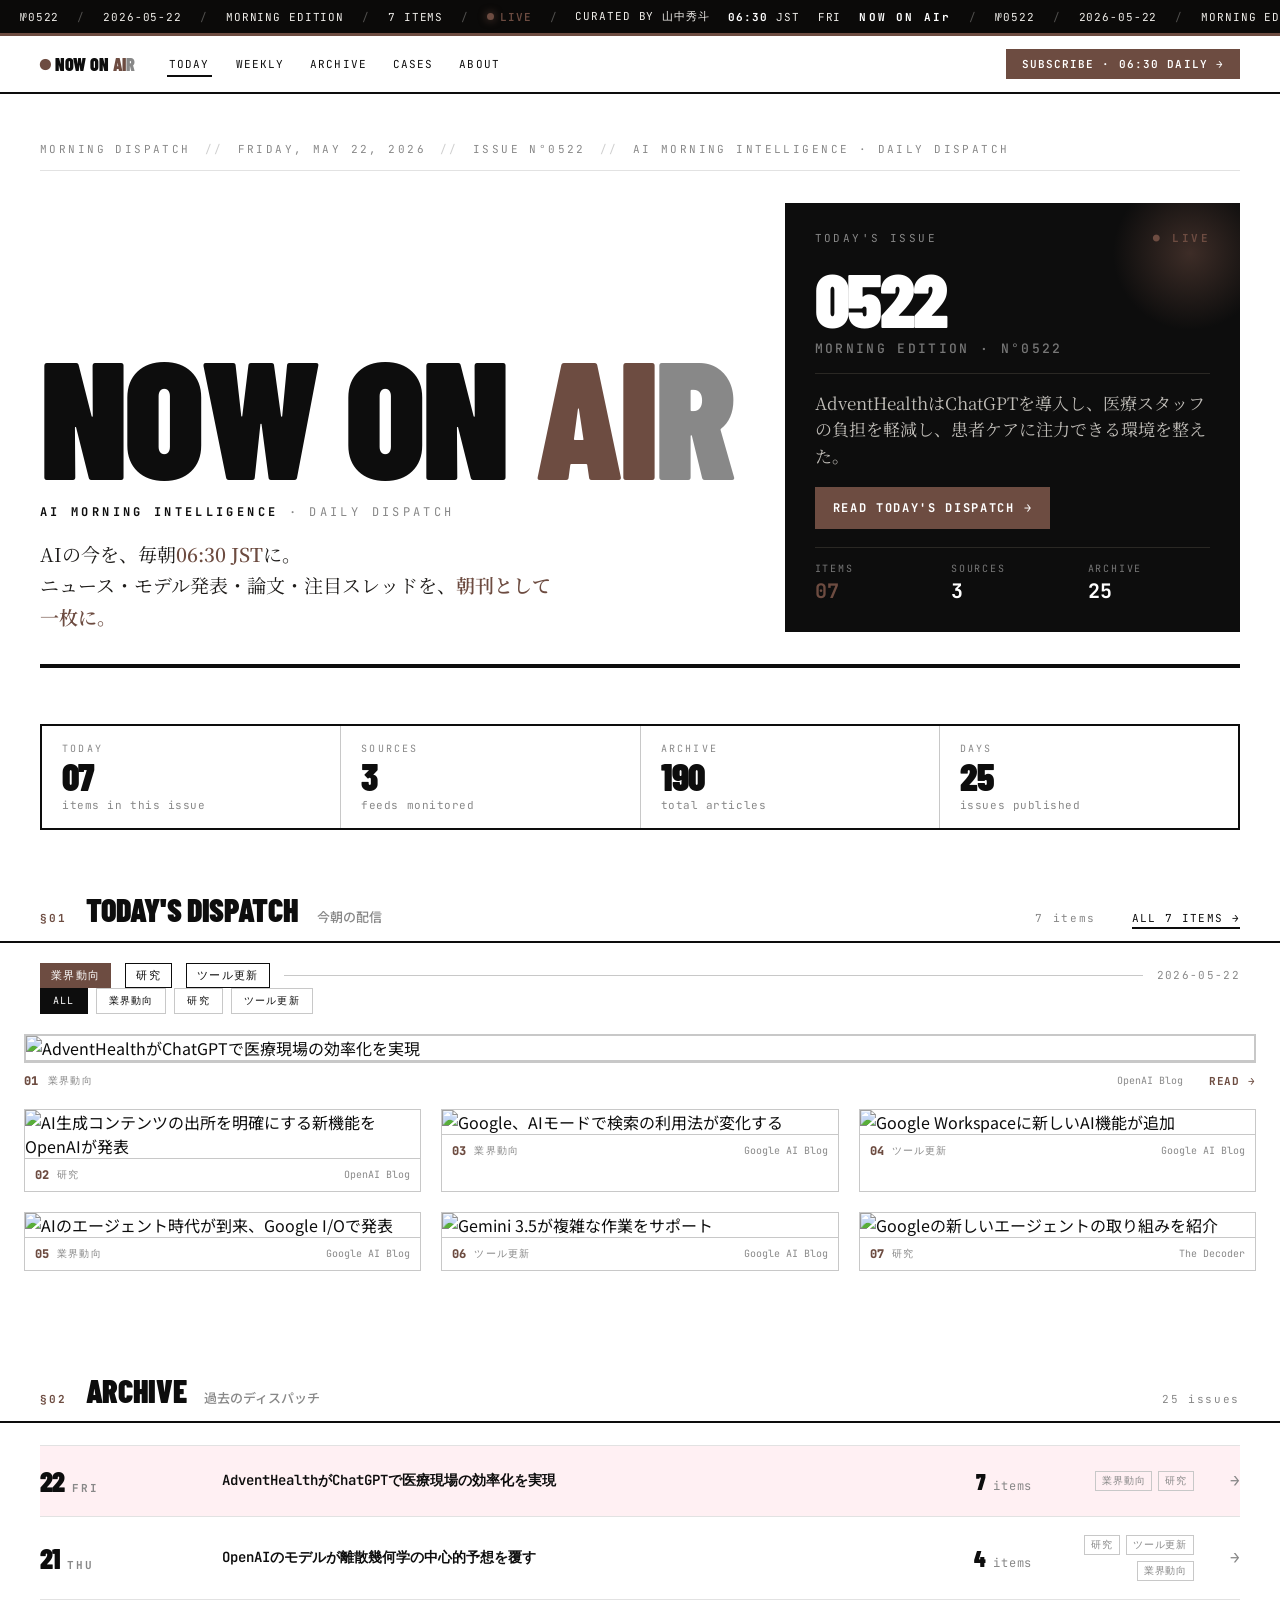
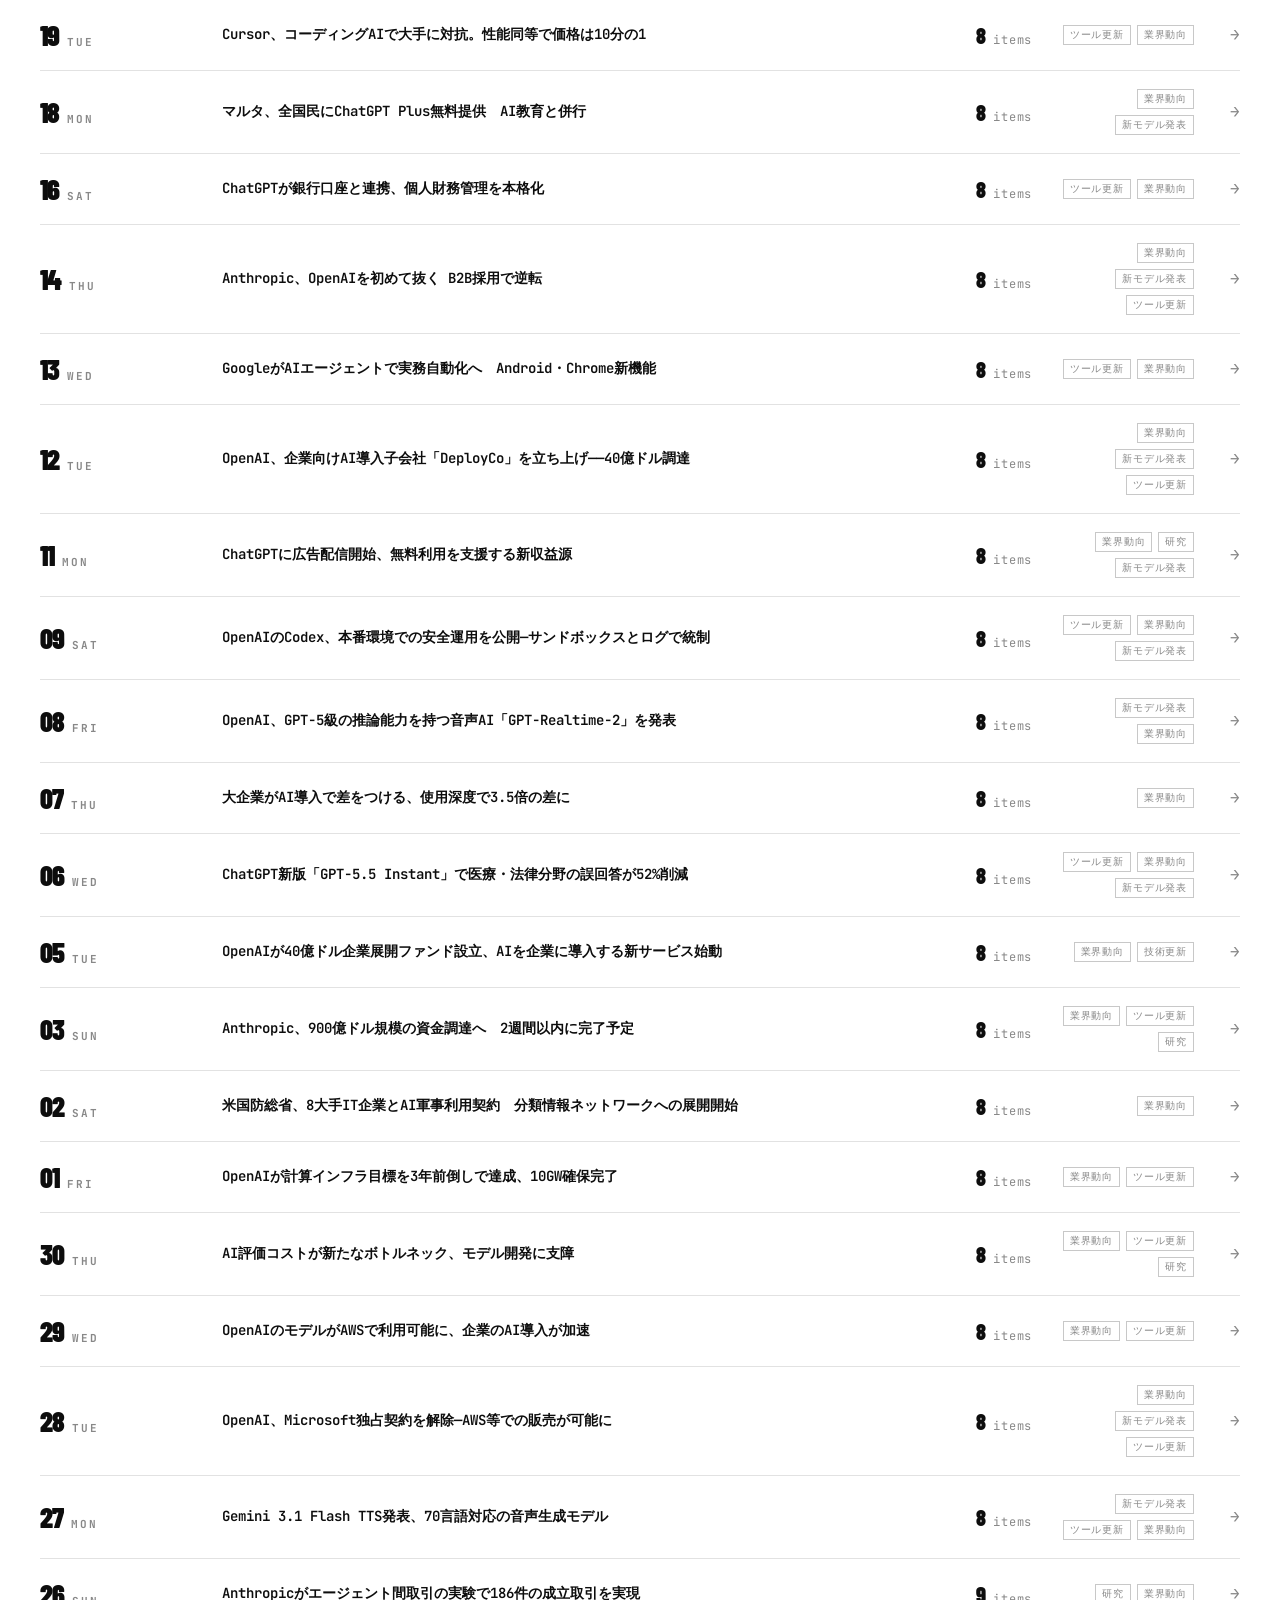
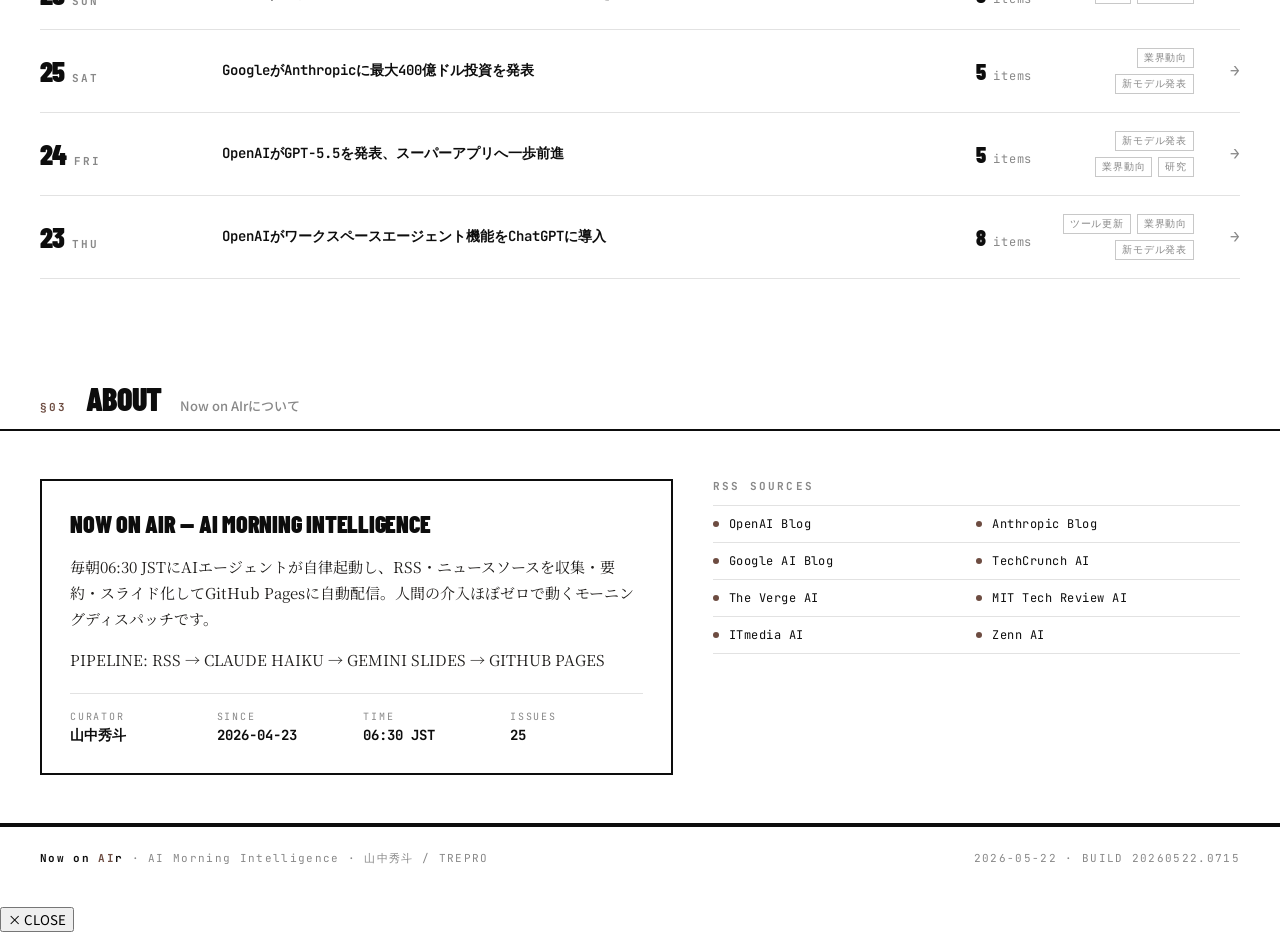
==== docs/index.html @ c9185ec5 "init: Now on REALm — Real Estate Morning Intelligence" ====
<!DOCTYPE html>
<html lang="ja">
<head>
<meta charset="UTF-8" />
<meta name="viewport" content="width=device-width,initial-scale=1" />
<title>Now on AIr — AI Morning Intelligence</title>
<meta name="description" content="山中秀斗が毎朝整理するAI業界のモーニングディスパッチ。" />
<link rel="preconnect" href="https://fonts.googleapis.com">
<link rel="preconnect" href="https://fonts.gstatic.com" crossorigin>
<link href="https://fonts.googleapis.com/css2?family=Barlow+Condensed:wght@600;700;800;900&family=JetBrains+Mono:wght@400;500;600;700;800&family=Noto+Sans+JP:wght@400;500;700&family=Noto+Serif+JP:wght@400;600;700&display=swap" rel="stylesheet">
<link rel="stylesheet" href="./assets/vigil.css?v4" />
</head>
<body>
<style>
/* ── tcard インタラクション ── */
.tcard[data-title]{cursor:pointer;transition:background .15s,box-shadow .2s,transform .18s,opacity .3s !important;}
.tcard[data-title]:hover{box-shadow:4px 4px 0 var(--red);transform:translate(-2px,-2px);}
.tcard[data-title]:hover h3{color:var(--red);}
.tcard[data-title]:hover .go{color:var(--red);}
.tcard h3{transition:color .15s;}

/* ── フィルターピル ── */
.filter-bar{display:flex;gap:6px;flex-wrap:wrap;align-items:center;}
.filter-pill{
  font-family:'JetBrains Mono',monospace;font-size:10px;letter-spacing:.12em;
  padding:6px 14px;border:1px solid var(--rule-2);background:none;color:var(--mute);
  cursor:pointer;transition:all .15s;text-transform:uppercase;
}
.filter-pill.active{background:var(--ink)!important;color:#fff!important;border-color:var(--ink)!important;}
.filter-pill:not(.active):hover{border-color:var(--red)!important;color:var(--red)!important;}

/* ── モーダル ── */
#article-modal{
  display:none;position:fixed;inset:0;z-index:2000;
  background:rgba(0,0,0,0);transition:background .25s;
  pointer-events:none;align-items:center;justify-content:center;
}
#modal-box{
  position:absolute;top:50%;left:50%;
  transform:translate(-50%,-46%) scale(.96);opacity:0;
  transition:transform .28s cubic-bezier(.22,.68,0,1.2),opacity .25s;
  background:var(--paper);
  border-top:4px solid var(--red);
  border-left:1px solid var(--rule-2);border-right:1px solid var(--rule-2);border-bottom:1px solid var(--rule-2);
  max-width:720px;width:calc(100% - 40px);max-height:90vh;overflow-y:auto;
  box-shadow:0 24px 64px rgba(0,0,0,.18);
}
#modal-box.is-open{transform:translate(-50%,-50%) scale(1);opacity:1;}
.modal-head{
  display:flex;align-items:center;justify-content:space-between;
  padding:14px 24px;border-bottom:1px solid var(--rule);
  position:sticky;top:0;background:var(--paper);z-index:1;
}
#modal-cat{font-family:'JetBrains Mono',monospace;font-size:10px;letter-spacing:.18em;text-transform:uppercase;color:var(--red);font-weight:700;}
#modal-close{
  font-family:'JetBrains Mono',monospace;font-size:11px;letter-spacing:.1em;
  background:none;border:1px solid var(--rule-2);padding:5px 14px;
  cursor:pointer;color:var(--mute);transition:background .15s,color .15s,border-color .15s;
}
#modal-close:hover{background:var(--ink);color:#fff;border-color:var(--ink);}
.modal-body{padding:28px 32px 36px;}
#modal-title{
  font-family:'Barlow Condensed','JetBrains Mono',monospace;
  font-weight:900;font-size:28px;line-height:1.2;
  margin:0 0 16px;letter-spacing:-.01em;
}
#modal-lede{font-family:'Noto Serif JP',serif;font-size:15px;line-height:1.82;color:var(--ink-2);margin:0 0 22px;}
#modal-kp{margin:0 0 22px;}
#modal-kp ul{list-style:none;padding:0;margin:0;}
#modal-kp li{
  padding:9px 14px 9px 40px;margin-bottom:2px;
  background:var(--paper-2);border-left:2px solid transparent;
  position:relative;font-size:13px;line-height:1.65;
  transition:border-color .15s,transform .15s;
}
#modal-kp li:hover{border-left-color:var(--red);transform:translateX(3px);}
#modal-kp li .kp-num{position:absolute;left:13px;top:9px;font-family:'JetBrains Mono',monospace;font-size:10px;color:var(--red);font-weight:700;}
#modal-pull{
  padding:14px 18px;border-left:4px solid var(--red);
  background:var(--paper-2);font-size:13px;line-height:1.75;
  color:var(--ink-2);font-style:italic;margin-bottom:24px;display:none;
}
/* ── ビジネス活用ポイント ── */
#modal-bizapp{display:none;margin-bottom:24px;}
.bizapp-head{
  font-family:'JetBrains Mono',monospace;font-size:9px;letter-spacing:.22em;
  text-transform:uppercase;color:#fff;background:var(--red);
  display:inline-block;padding:4px 10px;margin-bottom:12px;font-weight:700;
}
.bizapp-summary{
  font-family:'Noto Serif JP',serif;font-size:14px;font-weight:700;
  color:var(--ink);line-height:1.65;margin-bottom:12px;
}
.bizapp-actions{list-style:none;padding:0;margin:0;}
.bizapp-actions li{
  padding:9px 12px 9px 36px;margin-bottom:2px;
  background:var(--paper-2);border-left:2px solid var(--red);
  position:relative;font-size:12.5px;line-height:1.6;color:var(--ink-2);
}
.bizapp-actions li .ba-icon{
  position:absolute;left:10px;top:9px;font-size:11px;
}
.modal-foot{
  display:flex;align-items:center;justify-content:space-between;
  flex-wrap:wrap;gap:12px;padding-top:16px;border-top:1px solid var(--rule);
}
#modal-src{font-family:'JetBrains Mono',monospace;font-size:11px;color:var(--mute);letter-spacing:.08em;}
#modal-link{
  font-family:'JetBrains Mono',monospace;font-size:11px;letter-spacing:.1em;font-weight:700;
  color:#fff;background:var(--red);padding:10px 22px;text-decoration:none;
  transition:background .15s,transform .15s;display:inline-block;
}
#modal-link:hover{background:var(--ink);transform:translateX(3px);}

/* ── Quickstart（明日からできる） ── */
#modal-quickstart{display:none;margin:24px 0;padding:20px 22px;background:#FFF8E5;border:2px solid #FFC107;border-left:6px solid #FF9800;}
.qs-head{font-family:'JetBrains Mono',monospace;font-size:10px;letter-spacing:.18em;text-transform:uppercase;color:#E65100;font-weight:800;margin-bottom:10px;}
.qs-headline{font-family:'Barlow Condensed','Noto Sans JP',sans-serif;font-size:22px;font-weight:900;line-height:1.3;color:var(--ink);margin-bottom:14px;}
.qs-meta{display:flex;flex-wrap:wrap;gap:14px;margin-bottom:16px;font-size:12px;}
.qs-tool,.qs-time{background:#fff;padding:6px 12px;border:1px solid #FFC107;}
.qs-label{font-family:'JetBrains Mono',monospace;font-size:9px;color:#888;letter-spacing:.1em;text-transform:uppercase;margin-right:6px;}
#qs-tool-link{color:#E65100;font-weight:700;text-decoration:none;border-bottom:1px solid #E65100;}
#qs-tool-link:hover{color:#BF360C;}
.qs-cost{color:#666;font-size:11px;margin-left:4px;}
#qs-time{font-weight:700;color:var(--ink);}
.qs-section-label{font-family:'JetBrains Mono',monospace;font-size:10px;color:#E65100;letter-spacing:.12em;text-transform:uppercase;font-weight:700;margin-bottom:8px;}
.qs-steps-wrap{margin-bottom:16px;}
.qs-steps{margin:0;padding:0 0 0 24px;}
.qs-steps li{font-size:13.5px;line-height:1.7;color:var(--ink);margin-bottom:4px;}
.qs-prompt-wrap{margin-bottom:14px;}
.qs-prompt{
  background:#1a1a1a;color:#f5f5f5;padding:14px 16px;font-size:12px;line-height:1.65;
  font-family:'JetBrains Mono',monospace;border-radius:0;white-space:pre-wrap;word-break:break-word;
  max-height:200px;overflow-y:auto;margin-bottom:8px;
}
.qs-copy-btn{
  font-family:'JetBrains Mono',monospace;font-size:11px;font-weight:700;letter-spacing:.08em;
  background:#FF9800;color:#fff;border:none;padding:9px 20px;cursor:pointer;
  transition:background .15s;
}
.qs-copy-btn:hover{background:#E65100;}
.qs-roi{
  font-size:13px;font-weight:700;color:#E65100;padding:10px 14px;
  background:#fff;border-left:4px solid #FF9800;
}
</style>
<div class="dispatch" data-ticker="on">
  <span class="tick">NOW ON AIr</span>
  <span class="sep">/</span>
  <span>№0522</span>
  <span class="sep">/</span>
  <span>2026-05-22</span>
  <span class="sep">/</span>
  <span>MORNING EDITION</span>
  <span class="sep">/</span>
  <span>7 ITEMS</span>
  <span class="sep">/</span>
  <span class="live"><span class="dot"></span>LIVE</span>
  <span class="sep">/</span>
  <span>CURATED BY 山中秀斗</span>
  <div class="right">
    <span class="jst"><b>06:30</b> JST</span>
    <span>FRI</span>
  </div>
</div>
<nav class="main">
  <div class="brand"><em class="dot-r">●</em>Now on <em class="brand-ai">AI</em><span class="brand-r">r</span></div>
  <ul>
    <li><a href="./" class="active">TODAY</a></li>
    <li><a href="./weekly.html">WEEKLY</a></li>
    <li><a href="#archive">ARCHIVE</a></li>
    <li><a href="./cases.html">CASES</a></li>
    <li><a href="#about">ABOUT</a></li>
  </ul>
  <button class="subscribe" onclick="return false">SUBSCRIBE · 06:30 DAILY →</button>
</nav>
<div class="hero-wrap">
  <div class="edition-line">
    <span>MORNING DISPATCH</span>
    <span class="sep">//</span>
    <span>FRIDAY, MAY 22, 2026</span>
    <span class="sep">//</span>
    <span>ISSUE N°0522</span>
    <span class="sep">//</span>
    <span>AI MORNING INTELLIGENCE · DAILY DISPATCH</span>
  </div>
  <div class="hero">
    <div class="logo-block">
      <h1>NOW ON <em class="ai">AI</em><span class="r">R</span></h1>
      <div class="sub"><b>AI MORNING INTELLIGENCE</b> · DAILY DISPATCH</div>
      <div class="tagline">
        AIの今を、毎朝<b>06:30 JST</b>に。<br>
        ニュース・モデル発表・論文・注目スレッドを、<b>朝刊として一枚に。</b>
      </div>
    </div>
    <a href="./news/2026-05-22/" class="today-cta">
      <div class="ctop">
        <span>TODAY'S ISSUE</span>
        <b>● LIVE</b>
      </div>
      <h2>0522<span class="issue">MORNING EDITION · N°0522</span></h2>
      <div class="headline">AdventHealthはChatGPTを導入し、医療スタッフの負担を軽減し、患者ケアに注力できる環境を整えた。</div>
      <span class="gotoday">READ TODAY'S DISPATCH →</span>
      <div class="meta-grid">
        <div><div class="k">ITEMS</div><div class="v"><em>07</em></div></div>
        <div><div class="k">SOURCES</div><div class="v">3</div></div>
        <div><div class="k">ARCHIVE</div><div class="v">25</div></div>
      </div>
    </a>
  </div>
</div>
<div style="max-width:1400px;margin:0 auto;padding:0 40px">
  <div class="stats-row">
    <div class="stat">
      <div class="k">TODAY</div>
      <div class="v">07</div>
      <div class="n">items in this issue</div>
    </div>
    <div class="stat">
      <div class="k">SOURCES</div>
      <div class="v">3</div>
      <div class="n">feeds monitored</div>
    </div>
    <div class="stat">
      <div class="k">ARCHIVE</div>
      <div class="v">190</div>
      <div class="n">total articles</div>
    </div>
    <div class="stat">
      <div class="k">DAYS</div>
      <div class="v">25</div>
      <div class="n">issues published</div>
    </div>
  </div>
</div>
<div class="section-head" id="today">
  <span class="kicker">§01</span>
  <h2>Today's Dispatch</h2>
  <span class="jp">今朝の配信</span>
  <span class="count">7 items</span>
  <a href="./news/2026-05-22/" class="morelink">ALL 7 ITEMS →</a>
</div>
<div class="today-strip">
  <span class="pill  red">業界動向</span><span class="pill">研究</span><span class="pill">ツール更新</span>
  <div class="bar"></div>
  <span>2026-05-22</span>
</div>
<div style="max-width:1400px;margin:0 auto;padding:0 40px 20px;display:flex;gap:8px;flex-wrap:wrap;">
  <button class="filter-pill active" data-cat="ALL" style="font-family:'JetBrains Mono',monospace;font-size:10px;letter-spacing:.12em;padding:5px 12px;border:1px solid var(--rule-2);background:var(--ink);color:var(--paper);cursor:pointer;transition:all .15s;text-transform:uppercase;">ALL</button><button class="filter-pill" data-cat="業界動向" style="font-family:'JetBrains Mono',monospace;font-size:10px;letter-spacing:.12em;padding:5px 12px;border:1px solid var(--rule-2);background:none;color:var(--ink);cursor:pointer;transition:all .15s;text-transform:uppercase;">業界動向</button><button class="filter-pill" data-cat="研究" style="font-family:'JetBrains Mono',monospace;font-size:10px;letter-spacing:.12em;padding:5px 12px;border:1px solid var(--rule-2);background:none;color:var(--ink);cursor:pointer;transition:all .15s;text-transform:uppercase;">研究</button><button class="filter-pill" data-cat="ツール更新" style="font-family:'JetBrains Mono',monospace;font-size:10px;letter-spacing:.12em;padding:5px 12px;border:1px solid var(--rule-2);background:none;color:var(--ink);cursor:pointer;transition:all .15s;text-transform:uppercase;">ツール更新</button>
</div>
<style>
/* ── Image Gallery ── */
.ig-wrap{max-width:1400px;margin:0 auto;padding:0 24px 40px;}
.ig-featured{margin-bottom:20px;}
.ig-featured .ig-img-link{display:block;cursor:pointer;}
.ig-featured img{width:100%;display:block;border:2px solid var(--rule-2);transition:border-color .2s;}
.ig-featured .ig-img-link:hover img{border-color:var(--red);}
.ig-featured .ig-bar{display:flex;align-items:center;gap:10px;padding:10px 0 0;}
.ig-grid{display:grid;grid-template-columns:repeat(3,1fr);gap:20px;}
@media(max-width:900px){.ig-grid{grid-template-columns:repeat(2,1fr);}}
@media(max-width:560px){.ig-grid{grid-template-columns:1fr;}}
.ig-card{cursor:pointer;border:1px solid var(--rule-2);transition:border-color .2s,transform .18s,box-shadow .2s;}
.ig-card:hover{border-color:var(--red);transform:translate(-2px,-2px);box-shadow:4px 4px 0 var(--red);}
.ig-card .ig-img-link{display:block;}
.ig-card img{width:100%;display:block;}
.ig-bar{display:flex;align-items:center;gap:8px;padding:8px 10px;border-top:1px solid var(--rule-2);}
.ig-num{font-family:'JetBrains Mono',monospace;font-size:12px;font-weight:800;color:var(--red);}
.ig-cat{font-family:'JetBrains Mono',monospace;font-size:10px;letter-spacing:.12em;text-transform:uppercase;color:var(--mute);}
.ig-src{font-family:'JetBrains Mono',monospace;font-size:10px;color:var(--mute);margin-left:auto;}
.ig-no-img{padding:28px 20px;background:var(--paper-2);border:1px solid var(--rule-2);}
.ig-no-img .ig-no-cat{font-family:'JetBrains Mono',monospace;font-size:10px;color:var(--red);margin-bottom:8px;letter-spacing:.1em;text-transform:uppercase;}
.ig-no-img .ig-no-title{font-family:'Barlow Condensed','Noto Sans JP',sans-serif;font-size:22px;font-weight:900;line-height:1.25;}
</style>
<div class="ig-wrap">
<div class="ig-featured" data-title="AdventHealthがChatGPTで医療現場の効率化を実現" data-category="業界動向" data-source="OpenAI Blog" data-lede="AdventHealthはChatGPTを導入し、医療スタッフの負担を軽減し、患者ケアに注力できる環境を整えた。" data-keypoints="[&quot;80%の行政業務削減&quot;, &quot;医師が患者に集中できる時間を確保&quot;, &quot;業務効率化によるアクセス向上&quot;, &quot;患者体験の向上を実現&quot;]" data-pull="ChatGPT導入で医療現場の効率が劇的に向上。" data-bizapp="{&quot;summary&quot;: &quot;医療機関の業務改善に直結する&quot;, &quot;actions&quot;: [&quot;社内活用例：ChatGPTで文書作成支援&quot;, &quot;他社提案例：中小病院向けの業務支援提案&quot;, &quot;注目理由：効率化が進む医療業界の流れに乗るため&quot;]}" data-quickstart="{&quot;headline&quot;: &quot;医療文書の自動作成を10分に&quot;, &quot;tool&quot;: {&quot;name&quot;: &quot;ChatGPT Plus&quot;, &quot;url&quot;: &quot;https://chat.openai.com&quot;, &quot;cost&quot;: &quot;¥3,000/月&quot;}, &quot;time&quot;: &quot;10分&quot;, &quot;steps&quot;: [&quot;ステップ1：ChatGPTを開く&quot;, &quot;ステップ2：医療文書の種類を指定する&quot;, &quot;ステップ3：完成した文書の内容を確認する&quot;], &quot;prompt&quot;: &quot;あなたは医療スタッフです。{業種}の文書を急いで作成したいです。具体的には{課題}に関する内容で、適切なフォーマットで作成してください。&quot;, &quot;roi&quot;: &quot;月10時間削減＝3万円相当&quot;}" data-link="./news/2026-05-22/#topic-1" data-slide="./assets/images/2026-05-22/topic_1.png">
  <a href="./news/2026-05-22/#topic-1" class="ig-img-link zoom-image" data-src="./assets/images/2026-05-22/topic_1.png" data-alt="AdventHealthがChatGPTで医療現場の効率化を実現">
    <img src="./assets/images/2026-05-22/topic_1.png" alt="AdventHealthがChatGPTで医療現場の効率化を実現" loading="lazy" />
  </a>
  <div class="ig-bar">
    <span class="ig-num">01</span>
    <span class="ig-cat">業界動向</span>
    <span class="ig-src">OpenAI Blog</span>
    <a href="./news/2026-05-22/#topic-1" style="margin-left:16px;font-family:'JetBrains Mono',monospace;font-size:11px;font-weight:700;color:var(--red);text-decoration:none;letter-spacing:.08em;">READ →</a>
  </div>
</div>
<div class="ig-grid">
  <div class="ig-card" data-title="AI生成コンテンツの出所を明確にする新機能をOpenAIが発表" data-category="研究" data-source="OpenAI Blog" data-lede="OpenAIは、AI生成メディアの信頼性を向上させるための新しいコンテンツ起源確認機能を導入した。" data-keypoints="[&quot;コンテンツ認証の強化&quot;, &quot;透明性のあるメディア流通促進&quot;, &quot;信頼性向上のためのツール導入&quot;, &quot;業界標準を意識した開発&quot;]" data-pull="コンテンツの信頼性を高める新機能の導入。" data-bizapp="{&quot;summary&quot;: &quot;メディア企業に必要な信頼性を提供する&quot;, &quot;actions&quot;: [&quot;社内活用例：自社メディアの起源確認システム構築&quot;, &quot;他社提案例：広告代理店向けの信頼性向上提案&quot;, &quot;注目理由：偽情報対策としての重要性が増す&quot;]}" data-quickstart="{&quot;headline&quot;: &quot;自社メディアの信頼性向上を即実行&quot;, &quot;tool&quot;: {&quot;name&quot;: &quot;ChatGPT Plus&quot;, &quot;url&quot;: &quot;https://chat.openai.com&quot;, &quot;cost&quot;: &quot;¥3,000/月&quot;}, &quot;time&quot;: &quot;30分&quot;, &quot;steps&quot;: [&quot;ステップ1：自社メディアの最近のコンテンツを整理する&quot;, &quot;ステップ2：ChatGPTに起源確認のプロンプトを投げる&quot;, &quot;ステップ3：得られた応答を元に改善点を策定する&quot;], &quot;prompt&quot;: &quot;あなたはメディア運営者です。{自社名}の最近のコンテンツ{課題}についての出所を明確にする方法を提案してください。&quot;, &quot;roi&quot;: &quot;信頼性向上により顧客の関心を向上&quot;}" data-link="./news/2026-05-22/#topic-2" data-slide="./assets/images/2026-05-22/topic_2.png">
    <a href="./news/2026-05-22/#topic-2" class="ig-img-link zoom-image" data-src="./assets/images/2026-05-22/topic_2.png" data-alt="AI生成コンテンツの出所を明確にする新機能をOpenAIが発表">
      <img src="./assets/images/2026-05-22/topic_2.png" alt="AI生成コンテンツの出所を明確にする新機能をOpenAIが発表" loading="lazy" />
    </a>
    <div class="ig-bar">
      <span class="ig-num">02</span>
      <span class="ig-cat">研究</span>
      <span class="ig-src">OpenAI Blog</span>
    </div>
  </div>
  <div class="ig-card" data-title="Google、AIモードで検索の利用法が変化する" data-category="業界動向" data-source="Google AI Blog" data-lede="GoogleのAIモードが利用者の検索方法を根本的に変化させ、月間アクティブユーザー数が10億を超えた。" data-keypoints="[&quot;検索に音声や画像を使用するケースが増加&quot;, &quot;質問が長文化する傾向が顕著&quot;, &quot;AI機能が利用者の行動を変える&quot;, &quot;検索体験の革新が進行中&quot;]" data-pull="AIが検索の定義を大きく変えつつある。" data-bizapp="{&quot;summary&quot;: &quot;顧客の検索体験を最適化する&quot;, &quot;actions&quot;: [&quot;社内活用例：製品検索の音声認識導入&quot;, &quot;他社提案例：ECサイトでの検索体験強化提案&quot;, &quot;注目理由：検索行動の変化を掴むため&quot;]}" data-quickstart="{&quot;headline&quot;: &quot;音声検索機能の導入を迅速に&quot;, &quot;tool&quot;: {&quot;name&quot;: &quot;Google Cloud Speech-to-Text&quot;, &quot;url&quot;: &quot;https://cloud.google.com/speech-to-text&quot;, &quot;cost&quot;: &quot;無料プランあり&quot;}, &quot;time&quot;: &quot;半日&quot;, &quot;steps&quot;: [&quot;ステップ1：Google Cloudアカウントを作成する&quot;, &quot;ステップ2：音声認識APIを設定する&quot;, &quot;ステップ3：自社製品の検索を音声で行うテストをする&quot;], &quot;prompt&quot;: &quot;あなたはECサイトの運営者です。{自社名}のために音声検索機能を実装したいです。どう進めればいいか教えてください。&quot;, &quot;roi&quot;: &quot;顧客の検索体験向上に繋がる&quot;}" data-link="./news/2026-05-22/#topic-3" data-slide="./assets/images/2026-05-22/topic_3.png">
    <a href="./news/2026-05-22/#topic-3" class="ig-img-link zoom-image" data-src="./assets/images/2026-05-22/topic_3.png" data-alt="Google、AIモードで検索の利用法が変化する">
      <img src="./assets/images/2026-05-22/topic_3.png" alt="Google、AIモードで検索の利用法が変化する" loading="lazy" />
    </a>
    <div class="ig-bar">
      <span class="ig-num">03</span>
      <span class="ig-cat">業界動向</span>
      <span class="ig-src">Google AI Blog</span>
    </div>
  </div>
  <div class="ig-card" data-title="Google Workspaceに新しいAI機能が追加" data-category="ツール更新" data-source="Google AI Blog" data-lede="Google Workspaceが新しいAI機能を追加し、ユーザーの創造性をさらに引き出す。" data-keypoints="[&quot;GmailやDocsでの音声機能追加&quot;, &quot;画像の生成・編集ツール『Google Pics』登場&quot;, &quot;新しいAIインボックスで効率的管理&quot;, &quot;パーソナルAIエージェントも提供開始&quot;]" data-pull="Google Workspaceが新たな機能で生産性を向上させる。" data-bizapp="{&quot;summary&quot;: &quot;ビジネスの効率を高める新機能&quot;, &quot;actions&quot;: [&quot;社内活用例：音声機能で議事録作成支援&quot;, &quot;他社提案例：中小企業向けドキュメント管理提案&quot;, &quot;注目理由：業務効率化の潮流に乗るため&quot;]}" data-quickstart="{&quot;headline&quot;: &quot;音声機能で議事録作成を簡素化&quot;, &quot;tool&quot;: {&quot;name&quot;: &quot;Google Workspace&quot;, &quot;url&quot;: &quot;https://workspace.google.com&quot;, &quot;cost&quot;: &quot;¥2,000/月&quot;}, &quot;time&quot;: &quot;30分&quot;, &quot;steps&quot;: [&quot;ステップ1：Google Docsを開く&quot;, &quot;ステップ2：音声入力機能をオンにする&quot;, &quot;ステップ3：会議中に内容を声で記録する&quot;], &quot;prompt&quot;: &quot;あなたは会議の司会者です。次の会議の議事録をAIを使って記録したいです。指示内容をリアルタイムで聞き取れますか？&quot;, &quot;roi&quot;: &quot;議事録作成時間を70%短縮&quot;}" data-link="./news/2026-05-22/#topic-4" data-slide="./assets/images/2026-05-22/topic_4.png">
    <a href="./news/2026-05-22/#topic-4" class="ig-img-link zoom-image" data-src="./assets/images/2026-05-22/topic_4.png" data-alt="Google Workspaceに新しいAI機能が追加">
      <img src="./assets/images/2026-05-22/topic_4.png" alt="Google Workspaceに新しいAI機能が追加" loading="lazy" />
    </a>
    <div class="ig-bar">
      <span class="ig-num">04</span>
      <span class="ig-cat">ツール更新</span>
      <span class="ig-src">Google AI Blog</span>
    </div>
  </div>
  <div class="ig-card" data-title="AIのエージェント時代が到来、Google I/Oで発表" data-category="業界動向" data-source="Google AI Blog" data-lede="GoogleがI/O 2026で、エージェントAIの新モデルGeminiを発表し、ビジネスの効率化を目指す。" data-keypoints="[&quot;AIが提供する新たな価値に注目&quot;, &quot;迅速なイノベーションを促進&quot;, &quot;カスタムシリコンを活用した基盤&quot;, &quot;人々の生活を向上させるアプローチ&quot;]" data-pull="AIの進化がビジネスの未来を変える。" data-bizapp="{&quot;summary&quot;: &quot;ビジネスでのAI活用が加速する&quot;, &quot;actions&quot;: [&quot;社内活用例：Geminiを活用した業務改善&quot;, &quot;他社提案例：AIツールを導入した顧客管理&quot;, &quot;注目理由：競争が激化するこの時期に差別化を図る&quot;]}" data-quickstart="{&quot;headline&quot;: &quot;Geminiで業務効率化を体験する&quot;, &quot;tool&quot;: {&quot;name&quot;: &quot;Gemini&quot;, &quot;url&quot;: &quot;https://www.google.com/ai/gemini&quot;, &quot;cost&quot;: &quot;無料&quot;}, &quot;time&quot;: &quot;30分&quot;, &quot;steps&quot;: [&quot;ステップ1：Geminiにアクセスする&quot;, &quot;ステップ2：ビジネスに関するタスクを指定する&quot;, &quot;ステップ3：生成された提案を確認・実行する&quot;], &quot;prompt&quot;: &quot;あなたは中小企業の経営者です。{自社名}の業務を効率化したいと考えています。Geminiを使って提案を得るにはどうすればいいですか？&quot;, &quot;roi&quot;: &quot;業務効率20%向上&quot;}" data-link="./news/2026-05-22/#topic-5" data-slide="./assets/images/2026-05-22/topic_5.png">
    <a href="./news/2026-05-22/#topic-5" class="ig-img-link zoom-image" data-src="./assets/images/2026-05-22/topic_5.png" data-alt="AIのエージェント時代が到来、Google I/Oで発表">
      <img src="./assets/images/2026-05-22/topic_5.png" alt="AIのエージェント時代が到来、Google I/Oで発表" loading="lazy" />
    </a>
    <div class="ig-bar">
      <span class="ig-num">05</span>
      <span class="ig-cat">業界動向</span>
      <span class="ig-src">Google AI Blog</span>
    </div>
  </div>
  <div class="ig-card" data-title="Gemini 3.5が複雑な作業をサポート" data-category="ツール更新" data-source="Google AI Blog" data-lede="Gemini 3.5が新たなAIエージェントとして登場し、効率的な実行が可能に。" data-keypoints="[&quot;複雑なタスクの効率的な処理&quot;, &quot;全方位的なAI支援機能の提供&quot;, &quot;ユーザー向けに拡張された機能&quot;, &quot;アプリケーションとの統合が加速&quot;]" data-pull="Gemini 3.5は新しい時代のAIエージェント。" data-bizapp="{&quot;summary&quot;: &quot;業務の効率を大幅に向上させる&quot;, &quot;actions&quot;: [&quot;社内活用例：Gemini 3.5でプログラミング支援&quot;, &quot;他社提案例：業務アプリでのAI統合を提案&quot;, &quot;注目理由：省力化や効率化が今後の鍵&quot;]}" data-quickstart="{&quot;headline&quot;: &quot;複雑タスクを簡略化する支援&quot;, &quot;tool&quot;: {&quot;name&quot;: &quot;Gemini 3.5&quot;, &quot;url&quot;: &quot;https://www.google.com/ai/gemini&quot;, &quot;cost&quot;: &quot;無料&quot;}, &quot;time&quot;: &quot;30分&quot;, &quot;steps&quot;: [&quot;ステップ1：Gemini 3.5を起動する&quot;, &quot;ステップ2：支援が必要なタスクを入力する&quot;, &quot;ステップ3：得られた結果を活用する&quot;], &quot;prompt&quot;: &quot;あなたはIT関連の事業を運営する社長です。{業種}で直面している{課題}についてGemini 3.5に支援を求めたい。どんな指示を出せばいいですか？&quot;, &quot;roi&quot;: &quot;タスク効率化でコスト削減&quot;}" data-link="./news/2026-05-22/#topic-6" data-slide="./assets/images/2026-05-22/topic_6.png">
    <a href="./news/2026-05-22/#topic-6" class="ig-img-link zoom-image" data-src="./assets/images/2026-05-22/topic_6.png" data-alt="Gemini 3.5が複雑な作業をサポート">
      <img src="./assets/images/2026-05-22/topic_6.png" alt="Gemini 3.5が複雑な作業をサポート" loading="lazy" />
    </a>
    <div class="ig-bar">
      <span class="ig-num">06</span>
      <span class="ig-cat">ツール更新</span>
      <span class="ig-src">Google AI Blog</span>
    </div>
  </div>
  <div class="ig-card" data-title="Googleの新しいエージェントの取り組みを紹介" data-category="研究" data-source="The Decoder" data-lede="Googleがlms.txtファイルを使った新しい‘エージェントブラウジング’監査を開始し、ウェブサイトの適合性をチェックする。" data-keypoints="[&quot;エージェントブラウジングの実験テスト&quot;, &quot;ウェブサイトのAI対応評価&quot;, &quot;開発者向けのガイダンス提供&quot;, &quot;動的な検索環境の確立を目指す&quot;]" data-pull="新しいウェブ環境に向けて、Googleが適切な基準を設ける。" data-bizapp="{&quot;summary&quot;: &quot;ウェブサイトの最適化が求められる時代&quot;, &quot;actions&quot;: [&quot;社内活用例：自社サイトのAI対応チェック&quot;, &quot;他社提案例：SEO戦略にAI要素を組み込む&quot;, &quot;注目理由：AIエコシステム強化の必要性&quot;]}" data-quickstart="{&quot;headline&quot;: &quot;自社サイトのAI対応を確認する&quot;, &quot;tool&quot;: {&quot;name&quot;: &quot;Google Search Console&quot;, &quot;url&quot;: &quot;https://search.google.com/search-console/about&quot;, &quot;cost&quot;: &quot;無料&quot;}, &quot;time&quot;: &quot;30分&quot;, &quot;steps&quot;: [&quot;ステップ1：Google Search Consoleにサインインする&quot;, &quot;ステップ2：自社サイトの状態をチェックする&quot;, &quot;ステップ3：結果を元にAI対応の改善策を考える&quot;], &quot;prompt&quot;: &quot;あなたはウェブ管理者です。{自社名}のウェブサイトがAIに対応しているか確認したいです。どのステップを踏めば良いですか？&quot;, &quot;roi&quot;: &quot;サイトのSEO効果を向上&quot;}" data-link="./news/2026-05-22/#topic-7" data-slide="./assets/images/2026-05-22/topic_7.png">
    <a href="./news/2026-05-22/#topic-7" class="ig-img-link zoom-image" data-src="./assets/images/2026-05-22/topic_7.png" data-alt="Googleの新しいエージェントの取り組みを紹介">
      <img src="./assets/images/2026-05-22/topic_7.png" alt="Googleの新しいエージェントの取り組みを紹介" loading="lazy" />
    </a>
    <div class="ig-bar">
      <span class="ig-num">07</span>
      <span class="ig-cat">研究</span>
      <span class="ig-src">The Decoder</span>
    </div>
  </div>
</div>
</div>

<div class="section-head" id="archive">
  <span class="kicker">§02</span>
  <h2>Archive</h2>
  <span class="jp">過去のディスパッチ</span>
  <span class="count">25 issues</span>
</div>
<div class="archive">
  <div class="archive-list">
    <a href="./news/2026-05-22/" class="arow today">
      <div class="dt"><span class="day">22</span> <span class="wd">FRI</span></div>
      <div class="head">AdventHealthがChatGPTで医療現場の効率化を実現</div>
      <div class="items"><b>7</b> items</div>
      <div class="tags"><span>業界動向</span><span>研究</span></div>
      <div class="arr">→</div>
    </a>
    <a href="./news/2026-05-21/" class="arow ">
      <div class="dt"><span class="day">21</span> <span class="wd">THU</span></div>
      <div class="head">OpenAIのモデルが離散幾何学の中心的予想を覆す</div>
      <div class="items"><b>4</b> items</div>
      <div class="tags"><span>研究</span><span>ツール更新</span><span>業界動向</span></div>
      <div class="arr">→</div>
    </a>
    <a href="./news/2026-05-19/" class="arow ">
      <div class="dt"><span class="day">19</span> <span class="wd">TUE</span></div>
      <div class="head">Cursor、コーディングAIで大手に対抗。性能同等で価格は10分の1</div>
      <div class="items"><b>8</b> items</div>
      <div class="tags"><span>ツール更新</span><span>業界動向</span></div>
      <div class="arr">→</div>
    </a>
    <a href="./news/2026-05-18/" class="arow ">
      <div class="dt"><span class="day">18</span> <span class="wd">MON</span></div>
      <div class="head">マルタ、全国民にChatGPT Plus無料提供　AI教育と併行</div>
      <div class="items"><b>8</b> items</div>
      <div class="tags"><span>業界動向</span><span>新モデル発表</span></div>
      <div class="arr">→</div>
    </a>
    <a href="./news/2026-05-16/" class="arow ">
      <div class="dt"><span class="day">16</span> <span class="wd">SAT</span></div>
      <div class="head">ChatGPTが銀行口座と連携、個人財務管理を本格化</div>
      <div class="items"><b>8</b> items</div>
      <div class="tags"><span>ツール更新</span><span>業界動向</span></div>
      <div class="arr">→</div>
    </a>
    <a href="./news/2026-05-14/" class="arow ">
      <div class="dt"><span class="day">14</span> <span class="wd">THU</span></div>
      <div class="head">Anthropic、OpenAIを初めて抜く B2B採用で逆転</div>
      <div class="items"><b>8</b> items</div>
      <div class="tags"><span>業界動向</span><span>新モデル発表</span><span>ツール更新</span></div>
      <div class="arr">→</div>
    </a>
    <a href="./news/2026-05-13/" class="arow ">
      <div class="dt"><span class="day">13</span> <span class="wd">WED</span></div>
      <div class="head">GoogleがAIエージェントで実務自動化へ　Android・Chrome新機能</div>
      <div class="items"><b>8</b> items</div>
      <div class="tags"><span>ツール更新</span><span>業界動向</span></div>
      <div class="arr">→</div>
    </a>
    <a href="./news/2026-05-12/" class="arow ">
      <div class="dt"><span class="day">12</span> <span class="wd">TUE</span></div>
      <div class="head">OpenAI、企業向けAI導入子会社「DeployCo」を立ち上げ——40億ドル調達</div>
      <div class="items"><b>8</b> items</div>
      <div class="tags"><span>業界動向</span><span>新モデル発表</span><span>ツール更新</span></div>
      <div class="arr">→</div>
    </a>
    <a href="./news/2026-05-11/" class="arow ">
      <div class="dt"><span class="day">11</span> <span class="wd">MON</span></div>
      <div class="head">ChatGPTに広告配信開始、無料利用を支援する新収益源</div>
      <div class="items"><b>8</b> items</div>
      <div class="tags"><span>業界動向</span><span>研究</span><span>新モデル発表</span></div>
      <div class="arr">→</div>
    </a>
    <a href="./news/2026-05-09/" class="arow ">
      <div class="dt"><span class="day">09</span> <span class="wd">SAT</span></div>
      <div class="head">OpenAIのCodex、本番環境での安全運用を公開—サンドボックスとログで統制</div>
      <div class="items"><b>8</b> items</div>
      <div class="tags"><span>ツール更新</span><span>業界動向</span><span>新モデル発表</span></div>
      <div class="arr">→</div>
    </a>
    <a href="./news/2026-05-08/" class="arow ">
      <div class="dt"><span class="day">08</span> <span class="wd">FRI</span></div>
      <div class="head">OpenAI、GPT-5級の推論能力を持つ音声AI「GPT-Realtime-2」を発表</div>
      <div class="items"><b>8</b> items</div>
      <div class="tags"><span>新モデル発表</span><span>業界動向</span></div>
      <div class="arr">→</div>
    </a>
    <a href="./news/2026-05-07/" class="arow ">
      <div class="dt"><span class="day">07</span> <span class="wd">THU</span></div>
      <div class="head">大企業がAI導入で差をつける、使用深度で3.5倍の差に</div>
      <div class="items"><b>8</b> items</div>
      <div class="tags"><span>業界動向</span></div>
      <div class="arr">→</div>
    </a>
    <a href="./news/2026-05-06/" class="arow ">
      <div class="dt"><span class="day">06</span> <span class="wd">WED</span></div>
      <div class="head">ChatGPT新版「GPT-5.5 Instant」で医療・法律分野の誤回答が52%削減</div>
      <div class="items"><b>8</b> items</div>
      <div class="tags"><span>ツール更新</span><span>業界動向</span><span>新モデル発表</span></div>
      <div class="arr">→</div>
    </a>
    <a href="./news/2026-05-05/" class="arow ">
      <div class="dt"><span class="day">05</span> <span class="wd">TUE</span></div>
      <div class="head">OpenAIが40億ドル企業展開ファンド設立、AIを企業に導入する新サービス始動</div>
      <div class="items"><b>8</b> items</div>
      <div class="tags"><span>業界動向</span><span>技術更新</span></div>
      <div class="arr">→</div>
    </a>
    <a href="./news/2026-05-03/" class="arow ">
      <div class="dt"><span class="day">03</span> <span class="wd">SUN</span></div>
      <div class="head">Anthropic、900億ドル規模の資金調達へ　2週間以内に完了予定</div>
      <div class="items"><b>8</b> items</div>
      <div class="tags"><span>業界動向</span><span>ツール更新</span><span>研究</span></div>
      <div class="arr">→</div>
    </a>
    <a href="./news/2026-05-02/" class="arow ">
      <div class="dt"><span class="day">02</span> <span class="wd">SAT</span></div>
      <div class="head">米国防総省、8大手IT企業とAI軍事利用契約　分類情報ネットワークへの展開開始</div>
      <div class="items"><b>8</b> items</div>
      <div class="tags"><span>業界動向</span></div>
      <div class="arr">→</div>
    </a>
    <a href="./news/2026-05-01/" class="arow ">
      <div class="dt"><span class="day">01</span> <span class="wd">FRI</span></div>
      <div class="head">OpenAIが計算インフラ目標を3年前倒しで達成、10GW確保完了</div>
      <div class="items"><b>8</b> items</div>
      <div class="tags"><span>業界動向</span><span>ツール更新</span></div>
      <div class="arr">→</div>
    </a>
    <a href="./news/2026-04-30/" class="arow ">
      <div class="dt"><span class="day">30</span> <span class="wd">THU</span></div>
      <div class="head">AI評価コストが新たなボトルネック、モデル開発に支障</div>
      <div class="items"><b>8</b> items</div>
      <div class="tags"><span>業界動向</span><span>ツール更新</span><span>研究</span></div>
      <div class="arr">→</div>
    </a>
    <a href="./news/2026-04-29/" class="arow ">
      <div class="dt"><span class="day">29</span> <span class="wd">WED</span></div>
      <div class="head">OpenAIのモデルがAWSで利用可能に、企業のAI導入が加速</div>
      <div class="items"><b>8</b> items</div>
      <div class="tags"><span>業界動向</span><span>ツール更新</span></div>
      <div class="arr">→</div>
    </a>
    <a href="./news/2026-04-28/" class="arow ">
      <div class="dt"><span class="day">28</span> <span class="wd">TUE</span></div>
      <div class="head">OpenAI、Microsoft独占契約を解除—AWS等での販売が可能に</div>
      <div class="items"><b>8</b> items</div>
      <div class="tags"><span>業界動向</span><span>新モデル発表</span><span>ツール更新</span></div>
      <div class="arr">→</div>
    </a>
    <a href="./news/2026-04-27/" class="arow ">
      <div class="dt"><span class="day">27</span> <span class="wd">MON</span></div>
      <div class="head">Gemini 3.1 Flash TTS発表、70言語対応の音声生成モデル</div>
      <div class="items"><b>8</b> items</div>
      <div class="tags"><span>新モデル発表</span><span>ツール更新</span><span>業界動向</span></div>
      <div class="arr">→</div>
    </a>
    <a href="./news/2026-04-26/" class="arow ">
      <div class="dt"><span class="day">26</span> <span class="wd">SUN</span></div>
      <div class="head">Anthropicがエージェント間取引の実験で186件の成立取引を実現</div>
      <div class="items"><b>9</b> items</div>
      <div class="tags"><span>研究</span><span>業界動向</span></div>
      <div class="arr">→</div>
    </a>
    <a href="./news/2026-04-25/" class="arow ">
      <div class="dt"><span class="day">25</span> <span class="wd">SAT</span></div>
      <div class="head">GoogleがAnthropicに最大400億ドル投資を発表</div>
      <div class="items"><b>5</b> items</div>
      <div class="tags"><span>業界動向</span><span>新モデル発表</span></div>
      <div class="arr">→</div>
    </a>
    <a href="./news/2026-04-24/" class="arow ">
      <div class="dt"><span class="day">24</span> <span class="wd">FRI</span></div>
      <div class="head">OpenAIがGPT-5.5を発表、スーパーアプリへ一歩前進</div>
      <div class="items"><b>5</b> items</div>
      <div class="tags"><span>新モデル発表</span><span>業界動向</span><span>研究</span></div>
      <div class="arr">→</div>
    </a>
    <a href="./news/2026-04-23/" class="arow ">
      <div class="dt"><span class="day">23</span> <span class="wd">THU</span></div>
      <div class="head">OpenAIがワークスペースエージェント機能をChatGPTに導入</div>
      <div class="items"><b>8</b> items</div>
      <div class="tags"><span>ツール更新</span><span>業界動向</span><span>新モデル発表</span></div>
      <div class="arr">→</div>
    </a>
  </div>
</div>
<div class="section-head" id="about">
  <span class="kicker">§03</span>
  <h2>About</h2>
  <span class="jp">Now on AIrについて</span>
</div>
<div class="about">
  <div class="card-about">
    <h3>NOW ON AIr — AI Morning Intelligence</h3>
    <p>毎朝06:30 JSTにAIエージェントが自律起動し、RSS・ニュースソースを収集・要約・スライド化してGitHub Pagesに自動配信。人間の介入ほぼゼロで動くモーニングディスパッチです。</p>
    <p>PIPELINE: RSS → CLAUDE HAIKU → GEMINI SLIDES → GITHUB PAGES</p>
    <div class="deliverbox">
      <div><div class="b">CURATOR</div><div class="v">山中秀斗</div></div>
      <div><div class="b">SINCE</div><div class="v">2026-04-23</div></div>
      <div><div class="b">TIME</div><div class="v">06:30 JST</div></div>
      <div><div class="b">ISSUES</div><div class="v">25</div></div>
    </div>
  </div>
  <div class="sources">
    <h3>RSS SOURCES</h3>
    <ul>
      <li><span class="dot"></span><span class="nm">OpenAI Blog</span></li>
      <li><span class="dot"></span><span class="nm">Anthropic Blog</span></li>
      <li><span class="dot"></span><span class="nm">Google AI Blog</span></li>
      <li><span class="dot"></span><span class="nm">TechCrunch AI</span></li>
      <li><span class="dot"></span><span class="nm">The Verge AI</span></li>
      <li><span class="dot"></span><span class="nm">MIT Tech Review AI</span></li>
      <li><span class="dot"></span><span class="nm">ITmedia AI</span></li>
      <li><span class="dot"></span><span class="nm">Zenn AI</span></li>
    </ul>
  </div>
</div>
<div class="colophon">
  <div class="left"><b>Now on <span class="brand-ai">AI</span>r</b> · AI Morning Intelligence · 山中秀斗 / TREPRO</div>
  <div class="right">2026-05-22 · BUILD 20260522.0715</div>
</div>

<!-- Article Modal -->
<div id="article-modal">
  <div id="modal-box">
    <div class="modal-head">
      <span id="modal-cat"></span>
      <button id="modal-close">✕ CLOSE</button>
    </div>
    <div id="modal-slide-wrap" style="display:none;margin:0;overflow:hidden;border-bottom:1px solid var(--rule-2);">
      <img id="modal-slide-img" src="" alt="" style="width:100%;display:block;" />
    </div>
    <div class="modal-body">
      <h2 id="modal-title"></h2>
      <p id="modal-lede"></p>
      <div id="modal-kp"></div>
      <div id="modal-pull"></div>
      <div id="modal-bizapp">
        <div class="bizapp-head">💡 ビジネス活用ポイント</div>
        <div class="bizapp-summary" id="modal-bizapp-summary"></div>
        <ul class="bizapp-actions" id="modal-bizapp-actions"></ul>
      </div>
      <div id="modal-quickstart">
        <div class="qs-head">⚡ 明日からできる｜個人事業主・社長向け</div>
        <div class="qs-headline" id="qs-headline"></div>
        <div class="qs-meta">
          <div class="qs-tool"><span class="qs-label">推奨ツール</span> <a id="qs-tool-link" href="#" target="_blank" rel="noopener"></a> <span id="qs-cost" class="qs-cost"></span></div>
          <div class="qs-time"><span class="qs-label">所要時間</span> <span id="qs-time"></span></div>
        </div>
        <div class="qs-steps-wrap">
          <div class="qs-section-label">3ステップで試す</div>
          <ol class="qs-steps" id="qs-steps"></ol>
        </div>
        <div class="qs-prompt-wrap">
          <div class="qs-section-label">📋 コピペで使えるプロンプト</div>
          <div class="qs-prompt" id="qs-prompt"></div>
          <button class="qs-copy-btn" id="qs-copy-btn">📋 プロンプトをコピー</button>
        </div>
        <div class="qs-roi" id="qs-roi"></div>
      </div>
      <div class="modal-foot">
        <span id="modal-src"></span>
        <a id="modal-link" href="#" target="_blank" rel="noopener">元記事を読む →</a>
      </div>
    </div>
  </div>
</div>

<!-- Image Lightbox -->
<div class="lightbox-overlay" id="lightbox">
  <button class="lightbox-close" id="lightbox-close">× CLOSE</button>
  <img src="" id="lightbox-img" alt="" />
</div>

<script>
(function(){
  /* ── modal ── */
  var modal=document.getElementById('article-modal');
  var box=document.getElementById('modal-box');

  function openModal(card){
    var d=card.dataset;
    document.getElementById('modal-cat').textContent=d.category||'';
    document.getElementById('modal-title').textContent=d.title||'';
    document.getElementById('modal-lede').textContent=d.lede||'';
    document.getElementById('modal-src').textContent='SOURCE: '+(d.source||'');
    var linkEl=document.getElementById('modal-link');
    linkEl.href=d.link||'#';

    /* Gemini slide image */
    var slideWrap=document.getElementById('modal-slide-wrap');
    var slideImg=document.getElementById('modal-slide-img');
    if(d.slide){
      slideImg.src=d.slide; slideImg.alt=d.title||'';
      slideWrap.style.display='block';
    } else { slideWrap.style.display='none'; slideImg.src=''; }

    /* keypoints */
    var kpEl=document.getElementById('modal-kp');
    kpEl.innerHTML='';
    try{
      var kps=JSON.parse(d.keypoints||'[]');
      if(kps.length){
        var ul=document.createElement('ul');
        kps.forEach(function(kp,i){
          var li=document.createElement('li');
          var num=document.createElement('span');
          num.className='kp-num';
          num.textContent=String(i+1).padStart(2,'0');
          li.appendChild(num);
          li.appendChild(document.createTextNode(kp));
          ul.appendChild(li);
        });
        kpEl.appendChild(ul);
      }
    }catch(e){}

    /* pull */
    var pullEl=document.getElementById('modal-pull');
    if(d.pull){pullEl.textContent='「'+d.pull+'」';pullEl.style.display='block';}
    else{pullEl.style.display='none';}

    /* bizapp */
    var bizEl=document.getElementById('modal-bizapp');
    try{
      var biz=JSON.parse(d.bizapp||'null');
      if(biz&&biz.summary){
        document.getElementById('modal-bizapp-summary').textContent=biz.summary;
        var baList=document.getElementById('modal-bizapp-actions');
        baList.innerHTML='';
        var icons=['🏢','🤝','👁'];
        (biz.actions||[]).forEach(function(act,i){
          var li=document.createElement('li');
          var ic=document.createElement('span');
          ic.className='ba-icon';ic.textContent=icons[i]||'→';
          li.appendChild(ic);li.appendChild(document.createTextNode(act));
          baList.appendChild(li);
        });
        bizEl.style.display='block';
      } else { bizEl.style.display='none'; }
    }catch(e){ bizEl.style.display='none'; }

    /* quickstart */
    var qsEl=document.getElementById('modal-quickstart');
    try{
      var qs=JSON.parse(d.quickstart||'null');
      if(qs&&qs.headline){
        document.getElementById('qs-headline').textContent=qs.headline;
        var toolLink=document.getElementById('qs-tool-link');
        toolLink.textContent=(qs.tool&&qs.tool.name)||'';
        toolLink.href=(qs.tool&&qs.tool.url)||'#';
        document.getElementById('qs-cost').textContent=(qs.tool&&qs.tool.cost)?'· '+qs.tool.cost:'';
        document.getElementById('qs-time').textContent=qs.time||'';
        var stepsEl=document.getElementById('qs-steps');
        stepsEl.innerHTML='';
        (qs.steps||[]).forEach(function(step){
          var li=document.createElement('li');
          li.textContent=step;
          stepsEl.appendChild(li);
        });
        var promptEl=document.getElementById('qs-prompt');
        promptEl.textContent=qs.prompt||'';
        var copyBtn=document.getElementById('qs-copy-btn');
        copyBtn.onclick=function(){
          navigator.clipboard.writeText(qs.prompt||'').then(function(){
            copyBtn.textContent='✓ コピー完了';
            setTimeout(function(){copyBtn.textContent='📋 プロンプトをコピー';},1800);
          });
        };
        document.getElementById('qs-roi').textContent=qs.roi?'💰 想定効果：'+qs.roi:'';
        qsEl.style.display='block';
      } else { qsEl.style.display='none'; }
    }catch(e){ qsEl.style.display='none'; }

    modal.style.display='flex';
    modal.style.pointerEvents='auto';
    requestAnimationFrame(function(){
      modal.style.background='rgba(0,0,0,.72)';
      box.classList.add('is-open');
    });
    document.body.style.overflow='hidden';
  }

  function closeModal(){
    modal.style.background='rgba(0,0,0,0)';
    box.classList.remove('is-open');
    setTimeout(function(){modal.style.display='none';modal.style.pointerEvents='none';},280);
    document.body.style.overflow='';
  }

  document.getElementById('modal-close').addEventListener('click',closeModal);
  modal.addEventListener('click',function(e){if(e.target===modal)closeModal();});

  /* card click → modal */
  document.querySelectorAll('.img-card[data-title],.tcard[data-title]').forEach(function(card){
    card.addEventListener('click',function(e){
      if(e.target.tagName==='A')return;
      openModal(card);
    });
  });

  /* ── category filter ── */
  document.querySelectorAll('.filter-pill').forEach(function(pill){
    pill.addEventListener('click',function(){
      var cat=pill.dataset.cat;
      document.querySelectorAll('.filter-pill').forEach(function(p){p.classList.remove('active');});
      pill.classList.add('active');
      document.querySelectorAll('.tcard').forEach(function(c){
        if(!cat||c.dataset.category===cat||cat==='ALL'){
          c.style.opacity='1'; c.style.pointerEvents=''; c.style.transform='';
        } else {
          c.style.opacity='.2'; c.style.pointerEvents='none'; c.style.transform='scale(.97)';
        }
      });
    });
  });

  /* ── image lightbox ── */
  var overlay=document.getElementById('lightbox');
  var img=document.getElementById('lightbox-img');
  var close=document.getElementById('lightbox-close');
  document.querySelectorAll('.zoom-image').forEach(function(el){
    el.addEventListener('click',function(e){e.stopPropagation();
      img.src=''; overlay.classList.add('is-open');
      setTimeout(function(){ img.src=el.dataset.src; img.alt=el.dataset.alt||''; },20);
    });
  });
  function closeBox(){
    img.style.opacity='0'; img.style.transform='scale(0.93)';
    setTimeout(function(){ overlay.classList.remove('is-open'); img.src=''; img.style.opacity=''; img.style.transform=''; },300);
  }
  close.addEventListener('click',closeBox);
  overlay.addEventListener('click',function(e){if(e.target===overlay)closeBox();});
  document.addEventListener('keydown',function(e){if(e.key==='Escape'){closeBox();closeModal();}});

  /* ── scroll fade-in: .daily-topic (デイリーページ専用) ── */
  var fadeEls=document.querySelectorAll('.daily-topic');
  if('IntersectionObserver' in window){
    var io=new IntersectionObserver(function(entries){
      entries.forEach(function(e){if(e.isIntersecting){e.target.classList.add('is-visible');io.unobserve(e.target);}});
    },{threshold:0.05,rootMargin:'0px 0px -24px 0px'});
    fadeEls.forEach(function(el){io.observe(el);});
  } else { fadeEls.forEach(function(el){el.classList.add('is-visible');}); }

  /* ── dispatch ticker ── */
  var row=document.querySelector('.dispatch');
  if(row && row.dataset.ticker!=='off'){
    var inner=row.innerHTML; row.innerHTML=inner+inner;
    var pos=0,spd=0.4;
    (function tick(){pos+=spd;if(pos>=row.scrollWidth/2)pos=0;row.scrollLeft=pos;requestAnimationFrame(tick);})();
  }
})();
</script>

</body>
</html>
---- docs/assets/vigil.css ----
/* =============================================================
 * Now on AIr · AI Morning Intelligence
 * Stylesheet · v2.0 · 2026-04-28
 * -----------------------------------------------------------
 * Jordan Brand Chicago colorway — white / black / #6D4C41
 * Barlow Condensed × JetBrains Mono × Noto Serif JP
 *
 * DOM COMPONENTS EXPECTED
 *   .dispatch                  — top black status bar
 *   nav.main                   — sticky navigation
 *   .hero-wrap > .hero         — masthead w/ logo + today CTA
 *     .logo-block h1           — wordmark: NOW ON AIr
 *     .today-cta (a)           — black CTA block
 *   .stats-row                 — KPI bar
 *   .section-head              — section heading
 *   .today-strip               — pills row
 *   .today-grid > .tcard(.lead)— today's item cards
 *   .archive > .archive-list > .arow(.today)
 *   .about .card-about + .about .sources
 *   .colophon                  — footer
 * =============================================================
 */

:root {
  --paper:    #FFFFFF;
  --paper-2:  #F4F3F1;
  --ink:      #0D0D0D;
  --ink-2:    #1E1C1A;
  --mute:     #888888;
  --rule:     #E2E2E2;
  --rule-2:   #C8C8C8;
  --red:      #6D4C41;     /* Estate Brown (互換のため --red 名は維持) */
  --red-2:    #4E342E;     /* dark hover */
  --brown:    #6D4C41;     /* alias */
  --mono:     'JetBrains Mono', ui-monospace, SFMono-Regular, monospace;
  --sans:     'Noto Sans JP', system-ui, -apple-system, sans-serif;
  --serif:    'Noto Serif JP', 'Times New Roman', serif;
  --display:  'Barlow Condensed', 'JetBrains Mono', ui-monospace, monospace;
}

* { box-sizing: border-box; }
html, body { margin: 0; padding: 0; background: var(--paper); color: var(--ink); font-family: var(--sans); }
body { -webkit-font-smoothing: antialiased; }
a { color: inherit; text-decoration: none; }
button { font-family: inherit; }


/* ============================================================
   DISPATCH BAR
   ============================================================ */
.dispatch {
  background: #0B0A09;
  color: #F0EEEA;
  font-family: var(--mono);
  font-size: 11px;
  letter-spacing: 0.08em;
  padding: 9px 24px;
  display: flex;
  gap: 18px;
  align-items: center;
  overflow: hidden;
  white-space: nowrap;
  border-bottom: 3px solid var(--red);
}
.dispatch .sep     { opacity: .3; }
.dispatch .tick    { font-weight: 700; letter-spacing: .2em; color: #fff; }
.dispatch .live    { display: inline-flex; align-items: center; gap: 6px; color: var(--red); font-weight: 600; }
.dispatch .dot     { width: 7px; height: 7px; border-radius: 50%; background: var(--red); box-shadow: 0 0 8px rgba(109,76,65,.9); animation: pulse 1.6s infinite; }
@keyframes pulse   { 0%,100%{opacity:1} 50%{opacity:.25} }
.dispatch .right   { margin-left: auto; display: flex; gap: 18px; align-items: center; }
.dispatch .right .jst b { letter-spacing: .1em; color: #fff; }


/* ============================================================
   NAV
   ============================================================ */
nav.main {
  border-bottom: 2px solid var(--ink);
  padding: 13px 40px;
  display: flex;
  align-items: center;
  gap: 32px;
  background: var(--paper);
  position: sticky;
  top: 0;
  z-index: 50;
}
nav.main .brand {
  font-family: var(--display);
  font-weight: 900;
  letter-spacing: -.01em;
  font-size: 18px;
  text-transform: uppercase;
  line-height: 1;
}
nav.main .brand .dot-r  { font-style: normal; color: var(--red); margin-right: 4px; }
nav.main .brand .brand-ai { color: var(--red); font-style: normal; }
nav.main .brand .brand-r  { color: var(--mute); }

nav.main ul {
  display: flex;
  gap: 22px;
  list-style: none;
  margin: 0;
  padding: 0;
  font-family: var(--mono);
  font-size: 11px;
  letter-spacing: .1em;
}
nav.main ul a { padding: 4px 2px; border-bottom: 2px solid transparent; }
nav.main ul a.active { border-color: var(--ink); }
nav.main ul a:hover  { border-color: var(--red); color: var(--red); }
nav.main .subscribe {
  margin-left: auto;
  font-family: var(--mono);
  font-size: 11px;
  letter-spacing: .1em;
  padding: 8px 16px;
  background: var(--red);
  color: #fff;
  border: none;
  cursor: pointer;
  font-weight: 600;
  transition: background .15s;
}
nav.main .subscribe:hover { background: var(--ink); }


/* ============================================================
   HERO
   ============================================================ */
.hero-wrap {
  max-width: 1400px;
  margin: 0 auto;
  padding: 48px 40px 32px;
}
.edition-line {
  font-family: var(--mono);
  font-size: 11px;
  letter-spacing: .22em;
  color: var(--mute);
  display: flex;
  gap: 14px;
  align-items: center;
  padding-bottom: 14px;
  border-bottom: 1px solid var(--rule);
  margin-bottom: 32px;
}
.edition-line .sep { opacity: .4; }

.hero {
  display: grid;
  grid-template-columns: 1.3fr .85fr;
  gap: 48px;
  align-items: end;
  padding-bottom: 32px;
  border-bottom: 4px solid var(--ink);
}

/* Wordmark */
.hero .logo-block h1 {
  font-family: var(--display);
  font-weight: 900;
  font-size: clamp(80px, 13vw, 210px);
  letter-spacing: -.025em;
  line-height: .88;
  margin: 0;
  color: var(--ink);
}
.hero .logo-block h1 .ai  { color: var(--red); font-style: normal; }
.hero .logo-block h1 .r   { color: var(--mute); }
.hero .logo-block .sub {
  font-family: var(--mono);
  font-size: 12px;
  letter-spacing: .28em;
  color: var(--mute);
  margin-top: 16px;
  text-transform: uppercase;
}
.hero .logo-block .sub b { color: var(--ink); }
.hero .logo-block .tagline {
  font-family: var(--serif);
  font-size: 19px;
  line-height: 1.65;
  margin-top: 18px;
  max-width: 520px;
  color: var(--ink-2);
}
.hero .logo-block .tagline b { color: var(--red); font-weight: 600; }

/* Today CTA card */
.hero .today-cta {
  background: var(--ink);
  color: var(--paper);
  padding: 28px 30px;
  display: flex;
  flex-direction: column;
  gap: 18px;
  position: relative;
  overflow: hidden;
  transition: box-shadow .2s;
}
.hero .today-cta:hover { box-shadow: 8px 8px 0 var(--red); }
.hero .today-cta::after {
  content: "";
  position: absolute;
  right: -60px; top: -60px;
  width: 220px; height: 220px;
  border-radius: 50%;
  background: radial-gradient(closest-side, rgba(109,76,65,.5), transparent 70%);
  pointer-events: none;
}
.hero .today-cta .ctop {
  font-family: var(--mono);
  font-size: 11px;
  letter-spacing: .22em;
  display: flex;
  justify-content: space-between;
  align-items: center;
  color: #888;
}
.hero .today-cta .ctop b { color: var(--red); }
.hero .today-cta h2 {
  font-family: var(--display);
  font-weight: 900;
  font-size: 76px;
  letter-spacing: -.03em;
  margin: 0;
  line-height: .92;
}
.hero .today-cta h2 .issue {
  display: block;
  font-family: var(--mono);
  font-size: 13px;
  letter-spacing: .18em;
  color: #777;
  font-weight: 500;
  margin-top: 10px;
}
.hero .today-cta .headline {
  font-family: var(--serif);
  font-size: 17px;
  line-height: 1.55;
  border-top: 1px solid #2A2824;
  padding-top: 16px;
  color: #C0BDB8;
}
.hero .today-cta .headline em { font-style: normal; color: var(--red); }
.hero .today-cta .gotoday {
  font-family: var(--mono);
  font-size: 12px;
  letter-spacing: .14em;
  font-weight: 700;
  display: inline-flex;
  align-items: center;
  gap: 10px;
  background: var(--red);
  color: #fff;
  padding: 13px 18px;
  align-self: flex-start;
  transition: background .15s, transform .15s;
}
.hero .today-cta .gotoday:hover { background: #fff; color: var(--ink); transform: translateX(4px); }
.hero .today-cta .meta-grid {
  display: grid;
  grid-template-columns: 1fr 1fr 1fr;
  border-top: 1px solid #2A2824;
  padding-top: 14px;
  gap: 14px;
  font-family: var(--mono);
}
.hero .today-cta .meta-grid .k { font-size: 10px; letter-spacing: .18em; color: #777; }
.hero .today-cta .meta-grid .v { font-size: 20px; font-weight: 700; margin-top: 3px; }
.hero .today-cta .meta-grid .v em { color: var(--red); font-style: normal; }


/* ============================================================
   STATS ROW
   ============================================================ */
.stats-row {
  display: flex;
  gap: 0;
  margin-top: 24px;
  border: 2px solid var(--ink);
}
.stats-row .stat {
  flex: 1;
  padding: 16px 20px;
  border-right: 1px solid var(--rule-2);
  font-family: var(--mono);
  transition: background .15s;
}
.stats-row .stat:hover { background: var(--paper-2); }
.stats-row .stat:last-child { border-right: none; }
.stats-row .stat .k { font-size: 10px; letter-spacing: .22em; color: var(--mute); }
.stats-row .stat .v {
  font-family: var(--display);
  font-size: 38px;
  font-weight: 900;
  letter-spacing: -.02em;
  margin-top: 2px;
  line-height: 1;
}
.stats-row .stat .n { font-size: 11px; color: var(--mute); margin-top: 3px; letter-spacing: .05em; }


/* ============================================================
   SECTION HEAD
   ============================================================ */
.section-head {
  max-width: 1400px;
  margin: 60px auto 0;
  padding: 0 40px;
  display: flex;
  align-items: baseline;
  gap: 18px;
  border-bottom: 2px solid var(--ink);
  padding-bottom: 12px;
}
.section-head .kicker {
  font-family: var(--mono);
  font-size: 11px;
  font-weight: 700;
  letter-spacing: .2em;
  color: var(--red);
}
.section-head h2 {
  font-family: var(--display);
  font-size: 32px;
  font-weight: 900;
  letter-spacing: -.01em;
  margin: 0;
  text-transform: uppercase;
}
.section-head .jp { font-family: var(--sans); font-size: 13px; color: var(--mute); font-weight: 500; }
.section-head .count { margin-left: auto; font-family: var(--mono); font-size: 11px; letter-spacing: .15em; color: var(--mute); }
.section-head .morelink {
  font-family: var(--mono);
  font-size: 11px;
  letter-spacing: .12em;
  color: var(--ink);
  padding-bottom: 2px;
  border-bottom: 2px solid var(--ink);
  margin-left: 18px;
  transition: color .15s, border-color .15s;
}
.section-head .morelink:hover { color: var(--red); border-color: var(--red); }


/* ============================================================
   TODAY STRIP (pills bar)
   ============================================================ */
.today-strip {
  max-width: 1400px;
  margin: 20px auto 0;
  padding: 0 40px;
  display: flex;
  align-items: center;
  gap: 14px;
  font-family: var(--mono);
  font-size: 11px;
  letter-spacing: .12em;
  color: var(--mute);
}
.today-strip .pill {
  border: 1px solid var(--ink);
  padding: 4px 10px;
  color: var(--ink);
}
.today-strip .pill.red { background: var(--red); color: #fff; border-color: var(--red); }
.today-strip .bar { flex: 1; height: 1px; background: var(--rule-2); }


/* ============================================================
   TODAY CARDS
   ============================================================ */
.today-grid {
  max-width: 1400px;
  margin: 20px auto 0;
  padding: 0 40px;
  display: grid;
  grid-template-columns: repeat(4, 1fr);
  gap: 0;
  border-left: 1px solid var(--rule);
}
.tcard {
  padding: 22px 20px 24px;
  border-right: 1px solid var(--rule);
  border-bottom: 1px solid var(--rule);
  display: flex;
  flex-direction: column;
  gap: 10px;
  position: relative;
  background: var(--paper);
  transition: background .15s, box-shadow .2s, transform .2s;
  min-height: 260px;
  overflow: hidden;
}
/* Red slash accent on left edge */
.tcard::before {
  content: "";
  position: absolute;
  left: 0; top: 0;
  width: 3px; height: 0;
  background: var(--red);
  transition: height .25s;
}
.tcard:hover::before { height: 100%; }
.tcard:hover { background: var(--paper-2); }

.tcard .tl { display: flex; align-items: center; gap: 9px; }
.tcard .tl .n {
  font-family: var(--display);
  font-weight: 900;
  font-size: 26px;
  letter-spacing: -.03em;
  line-height: 1;
}
.tcard .tl .cat {
  font-family: var(--mono);
  font-size: 9px;
  letter-spacing: .16em;
  color: var(--red);
  font-weight: 700;
  padding: 2px 6px;
  border: 1px solid var(--red);
}
.tcard h3 {
  font-family: var(--mono);
  font-size: 15px;
  font-weight: 700;
  line-height: 1.28;
  letter-spacing: -.005em;
  margin: 4px 0 0;
  transition: color .15s;
}
.tcard:hover h3 { color: var(--red); }
.tcard .lede {
  font-size: 12.5px;
  line-height: 1.55;
  color: var(--ink-2);
  margin: 0;
  display: -webkit-box;
  -webkit-line-clamp: 3;
  -webkit-box-orient: vertical;
  overflow: hidden;
}
.tcard .foot {
  margin-top: auto;
  padding-top: 12px;
  border-top: 1px solid var(--rule);
  display: flex;
  align-items: center;
  gap: 10px;
  font-family: var(--mono);
  font-size: 10px;
  letter-spacing: .08em;
  color: var(--mute);
}
.tcard .foot .src { flex: 1; white-space: nowrap; overflow: hidden; text-overflow: ellipsis; }
.tcard .foot .go  { color: var(--ink); font-weight: 700; transition: color .15s; }
.tcard .foot .go:hover { color: var(--red); }

/* ── Lead card (2×2) ── */
.tcard.lead {
  grid-column: span 2;
  grid-row: span 2;
  background: var(--ink);
  color: var(--paper);
  padding: 30px 28px;
  min-height: 0;
}
.tcard.lead::before { background: var(--red); }
.tcard.lead:hover   { background: #161412; }
.tcard.lead .tl .n { color: var(--paper); font-size: 40px; }
.tcard.lead .tl .cat { background: var(--red); color: #fff; border-color: var(--red); }
.tcard.lead .tl .top {
  font-family: var(--mono);
  font-size: 9px;
  letter-spacing: .22em;
  color: var(--red);
  font-weight: 700;
  border: 1px solid var(--red);
  padding: 2px 6px;
}
.tcard.lead h3 {
  font-family: var(--display);
  font-size: 32px;
  font-weight: 900;
  line-height: 1.08;
  letter-spacing: -.01em;
  margin-top: 14px;
  color: var(--paper);
}
.tcard.lead:hover h3 { color: #fff; }
.tcard.lead .lede {
  font-family: var(--serif);
  color: #B8B4AC;
  font-size: 15px;
  line-height: 1.65;
  -webkit-line-clamp: unset;
}
.tcard.lead .slide {
  aspect-ratio: 16/9;
  background: #0B0A09;
  margin-top: 12px;
  position: relative;
  overflow: hidden;
  border: 1px solid #2A2824;
}
.tcard.lead .slide::before {
  content: "";
  position: absolute; inset: 0;
  background:
    linear-gradient(90deg, transparent 0 calc(100% - 1px), rgba(247,245,242,.06) calc(100% - 1px) 100%) 0 0/8.3333% 100%,
    linear-gradient(0deg, transparent 0 calc(100% - 1px), rgba(247,245,242,.06) calc(100% - 1px) 100%) 0 0/100% 8.3333%;
}
.tcard.lead .slide::after {
  content: "";
  position: absolute; right: -80px; bottom: -80px;
  width: 280px; height: 280px;
  border-radius: 50%;
  background: radial-gradient(closest-side, rgba(109,76,65,.5), transparent 70%);
}
.tcard.lead .slide .sl-inner {
  position: absolute; inset: 0;
  padding: 22px;
  display: flex; flex-direction: column; justify-content: space-between;
}
.tcard.lead .slide .sl-inner .chip { font-family: var(--mono); font-size: 10px; letter-spacing: .2em; color: #A8A196; }
.tcard.lead .slide .sl-inner .chip b { color: var(--red); }
.tcard.lead .slide .sl-inner .bigt {
  font-family: var(--display);
  font-weight: 900;
  font-size: 38px;
  line-height: 1.02;
  letter-spacing: -.02em;
  color: #F7F5F2;
  text-transform: uppercase;
}
.tcard.lead .slide .sl-inner .bigt em { color: var(--red); font-style: normal; }
.tcard.lead .slide .sl-inner .meta { font-family: var(--mono); font-size: 10px; letter-spacing: .15em; color: #A8A196; opacity: .7; }
.tcard.lead .foot { border-top-color: #2A2824; color: #888; }
.tcard.lead .foot .go { color: var(--paper); }


/* ============================================================
   ARCHIVE TIMELINE
   ============================================================ */
.archive {
  max-width: 1400px;
  margin: 22px auto 0;
  padding: 0 40px 40px;
}
.archive-list {
  display: flex;
  flex-direction: column;
  border-top: 1px solid var(--rule);
}
.arow {
  display: grid;
  grid-template-columns: 160px 1fr 80px 140px 24px;
  gap: 22px;
  align-items: center;
  padding: 18px 0;
  border-bottom: 1px solid var(--rule);
  cursor: pointer;
  transition: background .15s, padding-left .15s;
  position: relative;
}
.arow::before {
  content: "";
  position: absolute;
  left: 0; top: 0;
  width: 0; height: 100%;
  background: var(--red);
  transition: width .2s;
}
.arow:hover::before { width: 3px; }
.arow:hover { background: var(--paper-2); padding-left: 12px; }
.arow.today { background: #FFF0F3; }
.arow.today:hover { background: #FFE6EB; }
.arow .dt {
  font-family: var(--display);
  font-weight: 700;
  font-size: 14px;
  letter-spacing: -.01em;
  display: flex;
  align-items: baseline;
  gap: 8px;
}
.arow .dt .day  { font-size: 28px; font-weight: 900; letter-spacing: -.03em; }
.arow .dt .wd   { color: var(--mute); font-family: var(--mono); font-size: 11px; letter-spacing: .15em; }
.arow .head {
  font-family: var(--mono);
  font-size: 14px;
  font-weight: 600;
  line-height: 1.4;
  display: -webkit-box;
  -webkit-line-clamp: 1;
  -webkit-box-orient: vertical;
  overflow: hidden;
}
.arow .head em { color: var(--red); font-style: normal; }
.arow .items { font-family: var(--mono); font-size: 12px; letter-spacing: .06em; color: var(--mute); text-align: right; }
.arow .items b {
  font-family: var(--display);
  color: var(--ink);
  font-size: 22px;
  font-weight: 900;
  letter-spacing: -.02em;
}
.arow .tags {
  font-family: var(--mono);
  font-size: 10px;
  letter-spacing: .08em;
  color: var(--mute);
  display: flex;
  gap: 6px;
  flex-wrap: wrap;
  justify-content: flex-end;
}
.arow .tags span { border: 1px solid var(--rule-2); padding: 2px 6px; }
.arow .arr { font-family: var(--mono); color: var(--mute); text-align: right; transition: color .15s; }
.arow:hover .arr { color: var(--red); }


/* ============================================================
   ABOUT
   ============================================================ */
.about {
  max-width: 1400px;
  margin: 48px auto 0;
  padding: 0 40px;
  display: grid;
  grid-template-columns: 1.2fr 1fr;
  gap: 40px;
}
.about .card-about {
  border: 2px solid var(--ink);
  padding: 28px;
}
.about .card-about h3 {
  font-family: var(--display);
  font-size: 24px;
  font-weight: 900;
  letter-spacing: -.01em;
  margin: 0 0 16px;
  text-transform: uppercase;
}
.about .card-about p {
  font-family: var(--serif);
  font-size: 15px;
  line-height: 1.75;
  margin: 0 0 14px;
  color: var(--ink-2);
}
.about .card-about .deliverbox {
  margin-top: 20px;
  padding-top: 16px;
  border-top: 1px solid var(--rule);
  display: grid;
  grid-template-columns: repeat(4,1fr);
  gap: 14px;
  font-family: var(--mono);
}
.about .card-about .deliverbox .b { font-size: 10px; letter-spacing: .18em; color: var(--mute); }
.about .card-about .deliverbox .v { font-size: 14px; font-weight: 700; margin-top: 3px; }
.about .sources h3 { font-family: var(--mono); font-size: 11px; letter-spacing: .2em; margin: 0 0 12px; color: var(--mute); font-weight: 700; }
.about .sources ul {
  list-style: none; padding: 0; margin: 0;
  display: grid; grid-template-columns: 1fr 1fr; gap: 0;
  border-top: 1px solid var(--rule);
}
.about .sources li {
  padding: 10px 0;
  border-bottom: 1px solid var(--rule);
  font-family: var(--mono);
  font-size: 12px;
  letter-spacing: .04em;
  display: flex;
  align-items: center;
  gap: 10px;
  transition: color .15s;
}
.about .sources li:hover { color: var(--red); }
.about .sources li .dot { width: 6px; height: 6px; background: var(--red); border-radius: 50%; flex: none; }
.about .sources li .nm  { flex: 1; }
.about .sources li .cnt { color: var(--mute); font-size: 10px; }


/* ============================================================
   COLOPHON
   ============================================================ */
.colophon {
  max-width: 1400px;
  margin: 0 auto;
  padding: 24px 40px 40px;
  border-top: 4px solid var(--ink);
  margin-top: 48px;
  display: grid;
  grid-template-columns: 1fr auto;
  gap: 24px;
  align-items: center;
}
.colophon .left { font-family: var(--mono); font-size: 11px; letter-spacing: .12em; color: var(--mute); }
.colophon .left b { color: var(--ink); }
.colophon .left .brand-ai { color: var(--red); }
.colophon .right { font-family: var(--mono); font-size: 11px; letter-spacing: .12em; color: var(--mute); }


/* ============================================================
   RESPONSIVE
   ============================================================ */
@media (max-width:1100px) {
  .hero { grid-template-columns: 1fr; }
  .today-grid { grid-template-columns: repeat(2,1fr); }
  .tcard.lead { grid-column: span 2; grid-row: auto; }
  .arow { grid-template-columns: 120px 1fr 70px 24px; }
  .arow .tags { display: none; }
  .about { grid-template-columns: 1fr; }
}
@media (max-width:720px) {
  nav.main { padding: 12px 20px; gap: 16px; overflow-x: auto; }
  .hero-wrap,.today-grid,.archive,.about,.colophon,.section-head,.today-strip { padding-left: 20px; padding-right: 20px; }
  .hero .logo-block h1 { font-size: clamp(60px,18vw,100px); }
  .today-grid { grid-template-columns: 1fr; }
  .tcard.lead { grid-column: span 1; }
  .arow { grid-template-columns: 100px 1fr 20px; }
  .arow .items,.arow .tags { display: none; }
}
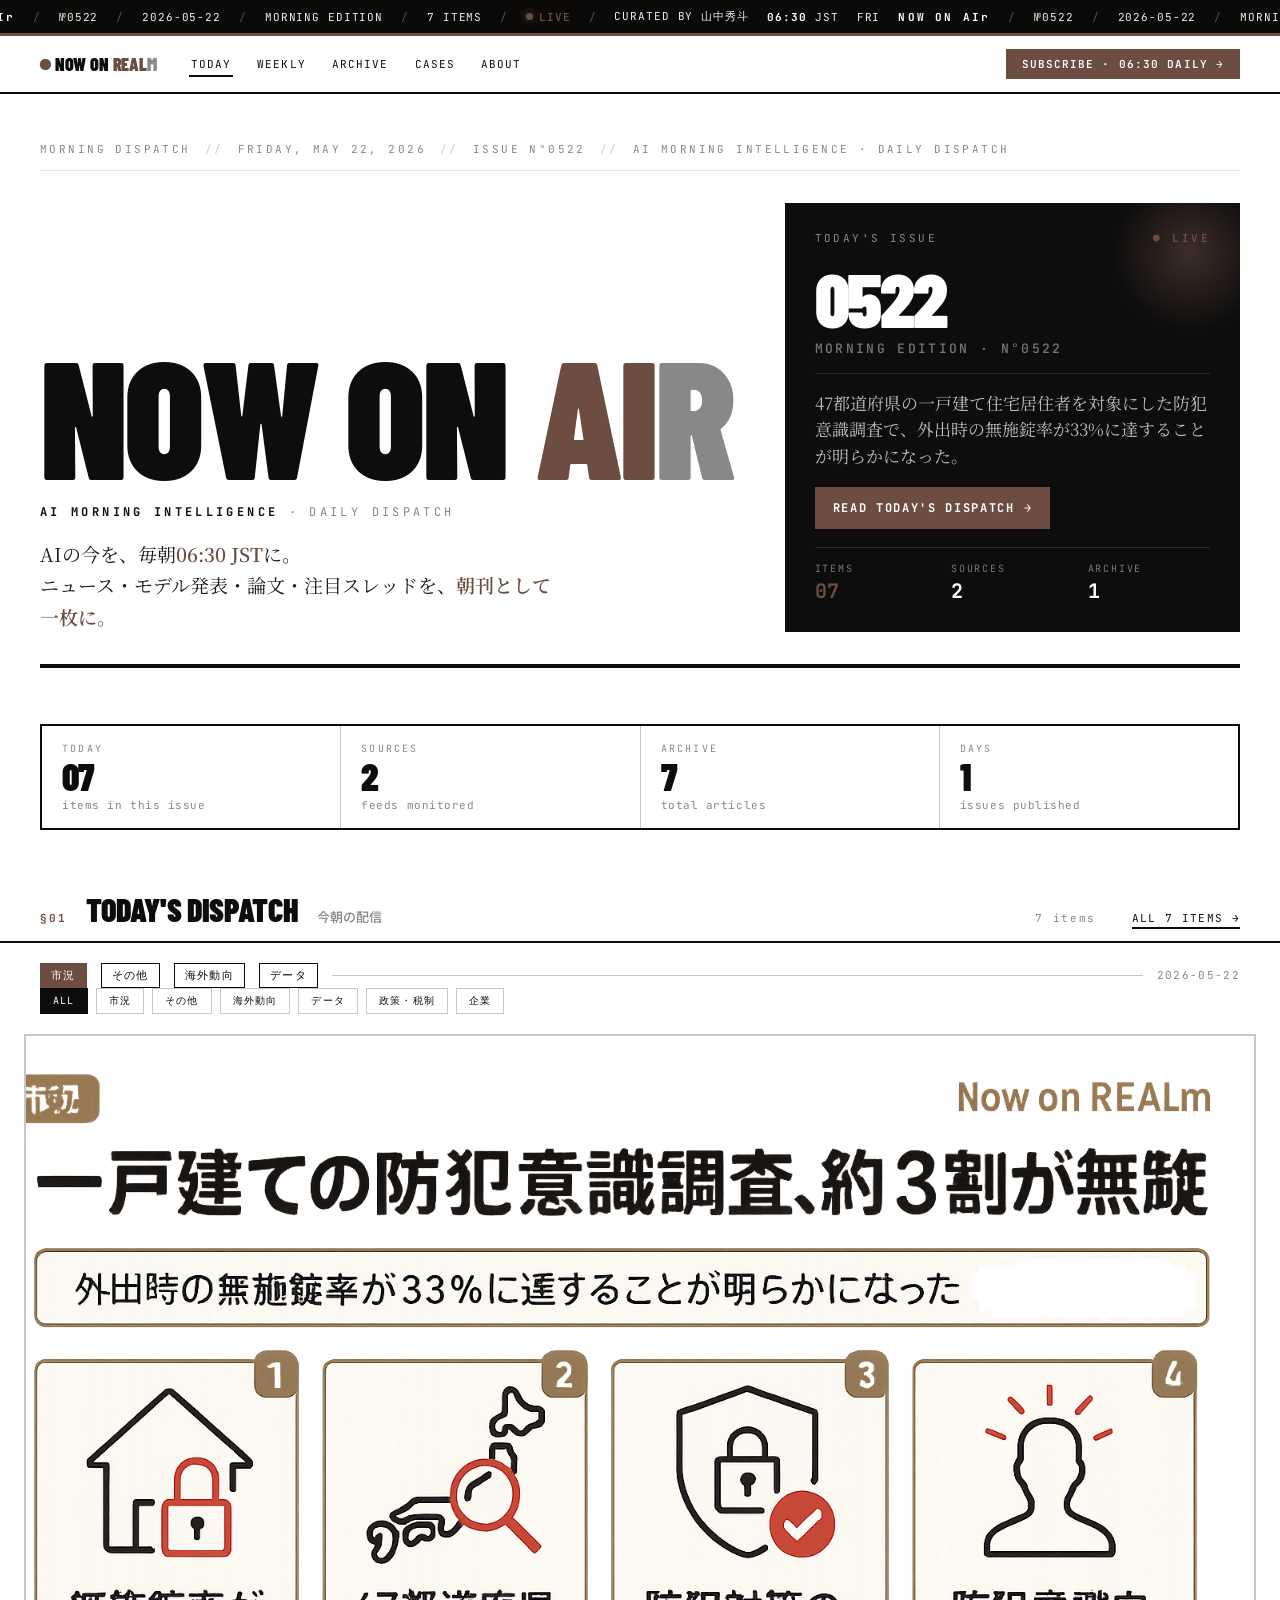
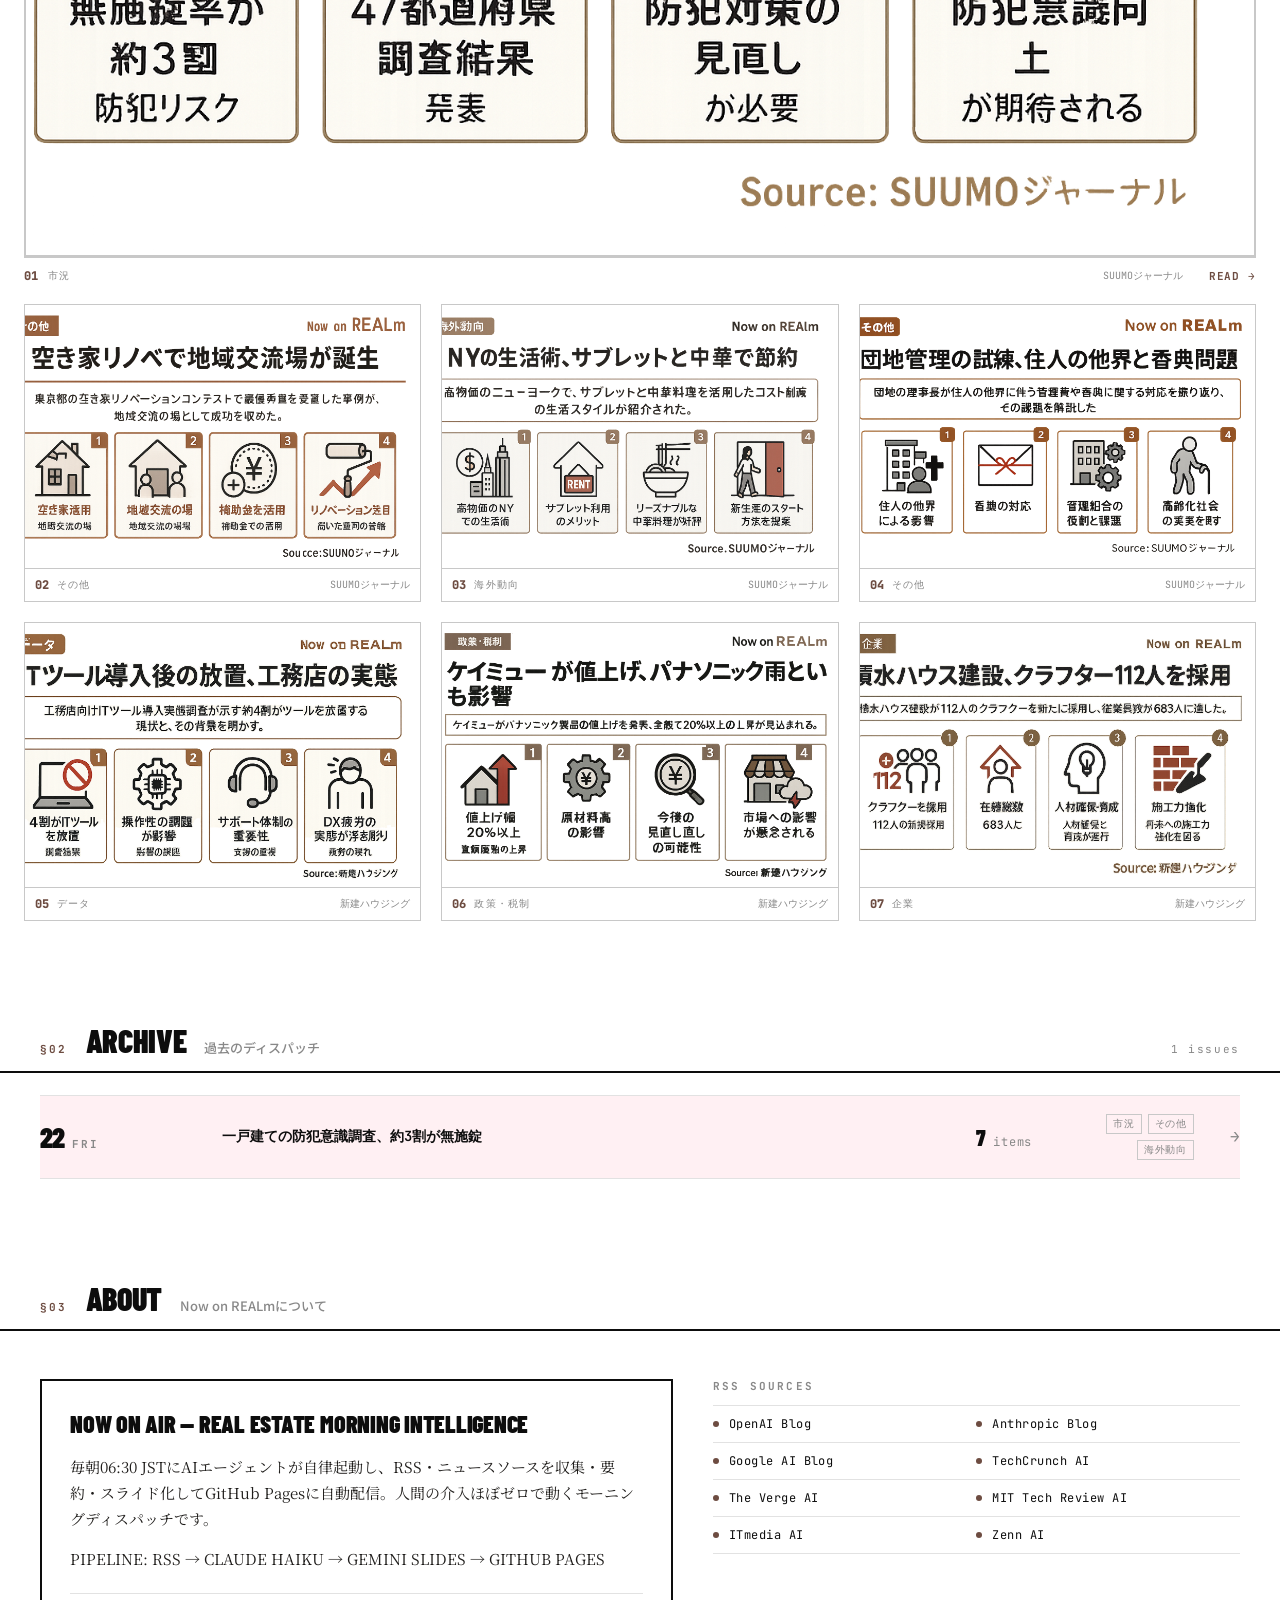
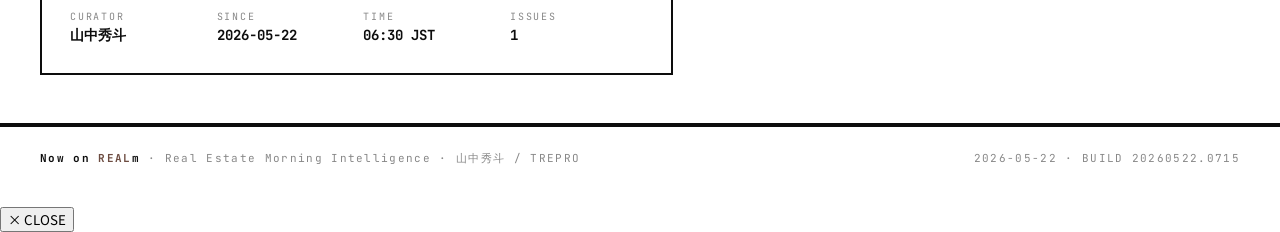
==== commit db84d1d4: "feat: 2026-05-22 first dispatch — 7 articles + quickstart + weekly" ====
--- a/docs/index.html
+++ b/docs/index.html
@@ -3,7 +3,7 @@
 <head>
 <meta charset="UTF-8" />
 <meta name="viewport" content="width=device-width,initial-scale=1" />
-<title>Now on AIr — AI Morning Intelligence</title>
+<title>Now on REALm — Real Estate Morning Intelligence</title>
 <meta name="description" content="山中秀斗が毎朝整理するAI業界のモーニングディスパッチ。" />
 <link rel="preconnect" href="https://fonts.googleapis.com">
 <link rel="preconnect" href="https://fonts.gstatic.com" crossorigin>
@@ -164,7 +164,7 @@
   </div>
 </div>
 <nav class="main">
-  <div class="brand"><em class="dot-r">●</em>Now on <em class="brand-ai">AI</em><span class="brand-r">r</span></div>
+  <div class="brand"><em class="dot-r">●</em>Now on <em class="brand-ai">REAL</em><span class="brand-r">m</span></div>
   <ul>
     <li><a href="./" class="active">TODAY</a></li>
     <li><a href="./weekly.html">WEEKLY</a></li>
@@ -199,12 +199,12 @@
         <b>● LIVE</b>
       </div>
       <h2>0522<span class="issue">MORNING EDITION · N°0522</span></h2>
-      <div class="headline">AdventHealthはChatGPTを導入し、医療スタッフの負担を軽減し、患者ケアに注力できる環境を整えた。</div>
+      <div class="headline">47都道府県の一戸建て住宅居住者を対象にした防犯意識調査で、外出時の無施錠率が33%に達することが明らかになった。</div>
       <span class="gotoday">READ TODAY'S DISPATCH →</span>
       <div class="meta-grid">
         <div><div class="k">ITEMS</div><div class="v"><em>07</em></div></div>
-        <div><div class="k">SOURCES</div><div class="v">3</div></div>
-        <div><div class="k">ARCHIVE</div><div class="v">25</div></div>
+        <div><div class="k">SOURCES</div><div class="v">2</div></div>
+        <div><div class="k">ARCHIVE</div><div class="v">1</div></div>
       </div>
     </a>
   </div>
@@ -218,17 +218,17 @@
     </div>
     <div class="stat">
       <div class="k">SOURCES</div>
-      <div class="v">3</div>
+      <div class="v">2</div>
       <div class="n">feeds monitored</div>
     </div>
     <div class="stat">
       <div class="k">ARCHIVE</div>
-      <div class="v">190</div>
+      <div class="v">7</div>
       <div class="n">total articles</div>
     </div>
     <div class="stat">
       <div class="k">DAYS</div>
-      <div class="v">25</div>
+      <div class="v">1</div>
       <div class="n">issues published</div>
     </div>
   </div>
@@ -241,12 +241,12 @@
   <a href="./news/2026-05-22/" class="morelink">ALL 7 ITEMS →</a>
 </div>
 <div class="today-strip">
-  <span class="pill  red">業界動向</span><span class="pill">研究</span><span class="pill">ツール更新</span>
+  <span class="pill  red">市況</span><span class="pill">その他</span><span class="pill">海外動向</span><span class="pill">データ</span>
   <div class="bar"></div>
   <span>2026-05-22</span>
 </div>
 <div style="max-width:1400px;margin:0 auto;padding:0 40px 20px;display:flex;gap:8px;flex-wrap:wrap;">
-  <button class="filter-pill active" data-cat="ALL" style="font-family:'JetBrains Mono',monospace;font-size:10px;letter-spacing:.12em;padding:5px 12px;border:1px solid var(--rule-2);background:var(--ink);color:var(--paper);cursor:pointer;transition:all .15s;text-transform:uppercase;">ALL</button><button class="filter-pill" data-cat="業界動向" style="font-family:'JetBrains Mono',monospace;font-size:10px;letter-spacing:.12em;padding:5px 12px;border:1px solid var(--rule-2);background:none;color:var(--ink);cursor:pointer;transition:all .15s;text-transform:uppercase;">業界動向</button><button class="filter-pill" data-cat="研究" style="font-family:'JetBrains Mono',monospace;font-size:10px;letter-spacing:.12em;padding:5px 12px;border:1px solid var(--rule-2);background:none;color:var(--ink);cursor:pointer;transition:all .15s;text-transform:uppercase;">研究</button><button class="filter-pill" data-cat="ツール更新" style="font-family:'JetBrains Mono',monospace;font-size:10px;letter-spacing:.12em;padding:5px 12px;border:1px solid var(--rule-2);background:none;color:var(--ink);cursor:pointer;transition:all .15s;text-transform:uppercase;">ツール更新</button>
+  <button class="filter-pill active" data-cat="ALL" style="font-family:'JetBrains Mono',monospace;font-size:10px;letter-spacing:.12em;padding:5px 12px;border:1px solid var(--rule-2);background:var(--ink);color:var(--paper);cursor:pointer;transition:all .15s;text-transform:uppercase;">ALL</button><button class="filter-pill" data-cat="市況" style="font-family:'JetBrains Mono',monospace;font-size:10px;letter-spacing:.12em;padding:5px 12px;border:1px solid var(--rule-2);background:none;color:var(--ink);cursor:pointer;transition:all .15s;text-transform:uppercase;">市況</button><button class="filter-pill" data-cat="その他" style="font-family:'JetBrains Mono',monospace;font-size:10px;letter-spacing:.12em;padding:5px 12px;border:1px solid var(--rule-2);background:none;color:var(--ink);cursor:pointer;transition:all .15s;text-transform:uppercase;">その他</button><button class="filter-pill" data-cat="海外動向" style="font-family:'JetBrains Mono',monospace;font-size:10px;letter-spacing:.12em;padding:5px 12px;border:1px solid var(--rule-2);background:none;color:var(--ink);cursor:pointer;transition:all .15s;text-transform:uppercase;">海外動向</button><button class="filter-pill" data-cat="データ" style="font-family:'JetBrains Mono',monospace;font-size:10px;letter-spacing:.12em;padding:5px 12px;border:1px solid var(--rule-2);background:none;color:var(--ink);cursor:pointer;transition:all .15s;text-transform:uppercase;">データ</button><button class="filter-pill" data-cat="政策・税制" style="font-family:'JetBrains Mono',monospace;font-size:10px;letter-spacing:.12em;padding:5px 12px;border:1px solid var(--rule-2);background:none;color:var(--ink);cursor:pointer;transition:all .15s;text-transform:uppercase;">政策・税制</button><button class="filter-pill" data-cat="企業" style="font-family:'JetBrains Mono',monospace;font-size:10px;letter-spacing:.12em;padding:5px 12px;border:1px solid var(--rule-2);background:none;color:var(--ink);cursor:pointer;transition:all .15s;text-transform:uppercase;">企業</button>
 </div>
 <style>
 /* ── Image Gallery ── */
@@ -272,76 +272,76 @@
 .ig-no-img .ig-no-title{font-family:'Barlow Condensed','Noto Sans JP',sans-serif;font-size:22px;font-weight:900;line-height:1.25;}
 </style>
 <div class="ig-wrap">
-<div class="ig-featured" data-title="AdventHealthがChatGPTで医療現場の効率化を実現" data-category="業界動向" data-source="OpenAI Blog" data-lede="AdventHealthはChatGPTを導入し、医療スタッフの負担を軽減し、患者ケアに注力できる環境を整えた。" data-keypoints="[&quot;80%の行政業務削減&quot;, &quot;医師が患者に集中できる時間を確保&quot;, &quot;業務効率化によるアクセス向上&quot;, &quot;患者体験の向上を実現&quot;]" data-pull="ChatGPT導入で医療現場の効率が劇的に向上。" data-bizapp="{&quot;summary&quot;: &quot;医療機関の業務改善に直結する&quot;, &quot;actions&quot;: [&quot;社内活用例：ChatGPTで文書作成支援&quot;, &quot;他社提案例：中小病院向けの業務支援提案&quot;, &quot;注目理由：効率化が進む医療業界の流れに乗るため&quot;]}" data-quickstart="{&quot;headline&quot;: &quot;医療文書の自動作成を10分に&quot;, &quot;tool&quot;: {&quot;name&quot;: &quot;ChatGPT Plus&quot;, &quot;url&quot;: &quot;https://chat.openai.com&quot;, &quot;cost&quot;: &quot;¥3,000/月&quot;}, &quot;time&quot;: &quot;10分&quot;, &quot;steps&quot;: [&quot;ステップ1：ChatGPTを開く&quot;, &quot;ステップ2：医療文書の種類を指定する&quot;, &quot;ステップ3：完成した文書の内容を確認する&quot;], &quot;prompt&quot;: &quot;あなたは医療スタッフです。{業種}の文書を急いで作成したいです。具体的には{課題}に関する内容で、適切なフォーマットで作成してください。&quot;, &quot;roi&quot;: &quot;月10時間削減＝3万円相当&quot;}" data-link="./news/2026-05-22/#topic-1" data-slide="./assets/images/2026-05-22/topic_1.png">
-  <a href="./news/2026-05-22/#topic-1" class="ig-img-link zoom-image" data-src="./assets/images/2026-05-22/topic_1.png" data-alt="AdventHealthがChatGPTで医療現場の効率化を実現">
-    <img src="./assets/images/2026-05-22/topic_1.png" alt="AdventHealthがChatGPTで医療現場の効率化を実現" loading="lazy" />
+<div class="ig-featured" data-title="一戸建ての防犯意識調査、約3割が無施錠" data-category="市況" data-source="SUUMOジャーナル" data-lede="47都道府県の一戸建て住宅居住者を対象にした防犯意識調査で、外出時の無施錠率が33%に達することが明らかになった。" data-keypoints="[&quot;無施錠率が約3割で防犯リスク&quot;, &quot;47都道府県調査結果発表&quot;, &quot;防犯対策の見直しが必要&quot;, &quot;防犯意識向上が期待される&quot;]" data-pull="約3割が無施錠という衝撃の結果。防犯対策の必要性が浮き彫りに。" data-bizapp="{&quot;summary&quot;: &quot;防犯対策を見直し、物件の安全性をアピールできる。&quot;, &quot;actions&quot;: [&quot;防犯設備の提案を強化する&quot;, &quot;購入希望者に防犯意識を確認する&quot;, &quot;地域の安全性向上に貢献する&quot;]}" data-quickstart="{}" data-link="./news/2026-05-22/#topic-1" data-slide="./assets/images/2026-05-22/topic_1.png">
+  <a href="./news/2026-05-22/#topic-1" class="ig-img-link zoom-image" data-src="./assets/images/2026-05-22/topic_1.png" data-alt="一戸建ての防犯意識調査、約3割が無施錠">
+    <img src="./assets/images/2026-05-22/topic_1.png" alt="一戸建ての防犯意識調査、約3割が無施錠" loading="lazy" />
   </a>
   <div class="ig-bar">
     <span class="ig-num">01</span>
-    <span class="ig-cat">業界動向</span>
-    <span class="ig-src">OpenAI Blog</span>
+    <span class="ig-cat">市況</span>
+    <span class="ig-src">SUUMOジャーナル</span>
     <a href="./news/2026-05-22/#topic-1" style="margin-left:16px;font-family:'JetBrains Mono',monospace;font-size:11px;font-weight:700;color:var(--red);text-decoration:none;letter-spacing:.08em;">READ →</a>
   </div>
 </div>
 <div class="ig-grid">
-  <div class="ig-card" data-title="AI生成コンテンツの出所を明確にする新機能をOpenAIが発表" data-category="研究" data-source="OpenAI Blog" data-lede="OpenAIは、AI生成メディアの信頼性を向上させるための新しいコンテンツ起源確認機能を導入した。" data-keypoints="[&quot;コンテンツ認証の強化&quot;, &quot;透明性のあるメディア流通促進&quot;, &quot;信頼性向上のためのツール導入&quot;, &quot;業界標準を意識した開発&quot;]" data-pull="コンテンツの信頼性を高める新機能の導入。" data-bizapp="{&quot;summary&quot;: &quot;メディア企業に必要な信頼性を提供する&quot;, &quot;actions&quot;: [&quot;社内活用例：自社メディアの起源確認システム構築&quot;, &quot;他社提案例：広告代理店向けの信頼性向上提案&quot;, &quot;注目理由：偽情報対策としての重要性が増す&quot;]}" data-quickstart="{&quot;headline&quot;: &quot;自社メディアの信頼性向上を即実行&quot;, &quot;tool&quot;: {&quot;name&quot;: &quot;ChatGPT Plus&quot;, &quot;url&quot;: &quot;https://chat.openai.com&quot;, &quot;cost&quot;: &quot;¥3,000/月&quot;}, &quot;time&quot;: &quot;30分&quot;, &quot;steps&quot;: [&quot;ステップ1：自社メディアの最近のコンテンツを整理する&quot;, &quot;ステップ2：ChatGPTに起源確認のプロンプトを投げる&quot;, &quot;ステップ3：得られた応答を元に改善点を策定する&quot;], &quot;prompt&quot;: &quot;あなたはメディア運営者です。{自社名}の最近のコンテンツ{課題}についての出所を明確にする方法を提案してください。&quot;, &quot;roi&quot;: &quot;信頼性向上により顧客の関心を向上&quot;}" data-link="./news/2026-05-22/#topic-2" data-slide="./assets/images/2026-05-22/topic_2.png">
-    <a href="./news/2026-05-22/#topic-2" class="ig-img-link zoom-image" data-src="./assets/images/2026-05-22/topic_2.png" data-alt="AI生成コンテンツの出所を明確にする新機能をOpenAIが発表">
-      <img src="./assets/images/2026-05-22/topic_2.png" alt="AI生成コンテンツの出所を明確にする新機能をOpenAIが発表" loading="lazy" />
+  <div class="ig-card" data-title="空き家リノベで地域交流場が誕生" data-category="その他" data-source="SUUMOジャーナル" data-lede="東京都の空き家リノベーションコンテストで最優秀賞を受賞した事例が、地域交流の場として成功を収めた。" data-keypoints="[&quot;空き家活用の成功事例&quot;, &quot;地域交流の場としての役割&quot;, &quot;補助金を活用した取り組み&quot;, &quot;リノベーションへの注目が高まる&quot;]" data-pull="空き家を利用した地域交流の場が、地域活性化の鍵を握る。" data-bizapp="{&quot;summary&quot;: &quot;空き家リノベの実績を参考に、新たなプロジェクトを目指せる。&quot;, &quot;actions&quot;: [&quot;空き家リノベの提案を行う&quot;, &quot;地域交流イベントを企画する&quot;, &quot;補助金制度の活用を検討する&quot;]}" data-quickstart="{}" data-link="./news/2026-05-22/#topic-2" data-slide="./assets/images/2026-05-22/topic_2.png">
+    <a href="./news/2026-05-22/#topic-2" class="ig-img-link zoom-image" data-src="./assets/images/2026-05-22/topic_2.png" data-alt="空き家リノベで地域交流場が誕生">
+      <img src="./assets/images/2026-05-22/topic_2.png" alt="空き家リノベで地域交流場が誕生" loading="lazy" />
     </a>
     <div class="ig-bar">
       <span class="ig-num">02</span>
-      <span class="ig-cat">研究</span>
-      <span class="ig-src">OpenAI Blog</span>
-    </div>
-  </div>
-  <div class="ig-card" data-title="Google、AIモードで検索の利用法が変化する" data-category="業界動向" data-source="Google AI Blog" data-lede="GoogleのAIモードが利用者の検索方法を根本的に変化させ、月間アクティブユーザー数が10億を超えた。" data-keypoints="[&quot;検索に音声や画像を使用するケースが増加&quot;, &quot;質問が長文化する傾向が顕著&quot;, &quot;AI機能が利用者の行動を変える&quot;, &quot;検索体験の革新が進行中&quot;]" data-pull="AIが検索の定義を大きく変えつつある。" data-bizapp="{&quot;summary&quot;: &quot;顧客の検索体験を最適化する&quot;, &quot;actions&quot;: [&quot;社内活用例：製品検索の音声認識導入&quot;, &quot;他社提案例：ECサイトでの検索体験強化提案&quot;, &quot;注目理由：検索行動の変化を掴むため&quot;]}" data-quickstart="{&quot;headline&quot;: &quot;音声検索機能の導入を迅速に&quot;, &quot;tool&quot;: {&quot;name&quot;: &quot;Google Cloud Speech-to-Text&quot;, &quot;url&quot;: &quot;https://cloud.google.com/speech-to-text&quot;, &quot;cost&quot;: &quot;無料プランあり&quot;}, &quot;time&quot;: &quot;半日&quot;, &quot;steps&quot;: [&quot;ステップ1：Google Cloudアカウントを作成する&quot;, &quot;ステップ2：音声認識APIを設定する&quot;, &quot;ステップ3：自社製品の検索を音声で行うテストをする&quot;], &quot;prompt&quot;: &quot;あなたはECサイトの運営者です。{自社名}のために音声検索機能を実装したいです。どう進めればいいか教えてください。&quot;, &quot;roi&quot;: &quot;顧客の検索体験向上に繋がる&quot;}" data-link="./news/2026-05-22/#topic-3" data-slide="./assets/images/2026-05-22/topic_3.png">
-    <a href="./news/2026-05-22/#topic-3" class="ig-img-link zoom-image" data-src="./assets/images/2026-05-22/topic_3.png" data-alt="Google、AIモードで検索の利用法が変化する">
-      <img src="./assets/images/2026-05-22/topic_3.png" alt="Google、AIモードで検索の利用法が変化する" loading="lazy" />
+      <span class="ig-cat">その他</span>
+      <span class="ig-src">SUUMOジャーナル</span>
+    </div>
+  </div>
+  <div class="ig-card" data-title="NYの生活術、サブレットと中華で節約" data-category="海外動向" data-source="SUUMOジャーナル" data-lede="高物価のニューヨークで、サブレットと中華料理を活用したコスト削減の生活スタイルが紹介された。" data-keypoints="[&quot;高物価のNYでの生活術&quot;, &quot;サブレット利用のメリット&quot;, &quot;リーズナブルな中華料理が好評&quot;, &quot;新生活のスタート方法を提案&quot;]" data-pull="NYでの生活コストを抑えるため、サブレットと安い飲食を活用せよ。" data-bizapp="{&quot;summary&quot;: &quot;コストを抑えた物件探しや食文化の活用が鍵。&quot;, &quot;actions&quot;: [&quot;NYでの物件紹介を増やす&quot;, &quot;食文化に基づく販促活動&quot;, &quot;地元情報提供を強化する&quot;]}" data-quickstart="{}" data-link="./news/2026-05-22/#topic-3" data-slide="./assets/images/2026-05-22/topic_3.png">
+    <a href="./news/2026-05-22/#topic-3" class="ig-img-link zoom-image" data-src="./assets/images/2026-05-22/topic_3.png" data-alt="NYの生活術、サブレットと中華で節約">
+      <img src="./assets/images/2026-05-22/topic_3.png" alt="NYの生活術、サブレットと中華で節約" loading="lazy" />
     </a>
     <div class="ig-bar">
       <span class="ig-num">03</span>
-      <span class="ig-cat">業界動向</span>
-      <span class="ig-src">Google AI Blog</span>
-    </div>
-  </div>
-  <div class="ig-card" data-title="Google Workspaceに新しいAI機能が追加" data-category="ツール更新" data-source="Google AI Blog" data-lede="Google Workspaceが新しいAI機能を追加し、ユーザーの創造性をさらに引き出す。" data-keypoints="[&quot;GmailやDocsでの音声機能追加&quot;, &quot;画像の生成・編集ツール『Google Pics』登場&quot;, &quot;新しいAIインボックスで効率的管理&quot;, &quot;パーソナルAIエージェントも提供開始&quot;]" data-pull="Google Workspaceが新たな機能で生産性を向上させる。" data-bizapp="{&quot;summary&quot;: &quot;ビジネスの効率を高める新機能&quot;, &quot;actions&quot;: [&quot;社内活用例：音声機能で議事録作成支援&quot;, &quot;他社提案例：中小企業向けドキュメント管理提案&quot;, &quot;注目理由：業務効率化の潮流に乗るため&quot;]}" data-quickstart="{&quot;headline&quot;: &quot;音声機能で議事録作成を簡素化&quot;, &quot;tool&quot;: {&quot;name&quot;: &quot;Google Workspace&quot;, &quot;url&quot;: &quot;https://workspace.google.com&quot;, &quot;cost&quot;: &quot;¥2,000/月&quot;}, &quot;time&quot;: &quot;30分&quot;, &quot;steps&quot;: [&quot;ステップ1：Google Docsを開く&quot;, &quot;ステップ2：音声入力機能をオンにする&quot;, &quot;ステップ3：会議中に内容を声で記録する&quot;], &quot;prompt&quot;: &quot;あなたは会議の司会者です。次の会議の議事録をAIを使って記録したいです。指示内容をリアルタイムで聞き取れますか？&quot;, &quot;roi&quot;: &quot;議事録作成時間を70%短縮&quot;}" data-link="./news/2026-05-22/#topic-4" data-slide="./assets/images/2026-05-22/topic_4.png">
-    <a href="./news/2026-05-22/#topic-4" class="ig-img-link zoom-image" data-src="./assets/images/2026-05-22/topic_4.png" data-alt="Google Workspaceに新しいAI機能が追加">
-      <img src="./assets/images/2026-05-22/topic_4.png" alt="Google Workspaceに新しいAI機能が追加" loading="lazy" />
+      <span class="ig-cat">海外動向</span>
+      <span class="ig-src">SUUMOジャーナル</span>
+    </div>
+  </div>
+  <div class="ig-card" data-title="団地管理の試練、住人の他界と香典問題" data-category="その他" data-source="SUUMOジャーナル" data-lede="団地の理事長が住人の他界に伴う管理費や香典に関する対応を振り返り、その課題を解説した。" data-keypoints="[&quot;住人の他界による影響&quot;, &quot;香典の対応策&quot;, &quot;管理組合の役割と課題&quot;, &quot;高齢化社会の現実を映す&quot;]" data-pull="団地管理での高齢化による具体的な問題が浮き彫りに。" data-bizapp="{&quot;summary&quot;: &quot;団地管理の実情を踏まえた支援策の構築が必要。&quot;, &quot;actions&quot;: [&quot;住人の支援制度を検討する&quot;, &quot;高齢者向けサービスを拡充する&quot;, &quot;地域との連携を強化する&quot;]}" data-quickstart="{}" data-link="./news/2026-05-22/#topic-4" data-slide="./assets/images/2026-05-22/topic_4.png">
+    <a href="./news/2026-05-22/#topic-4" class="ig-img-link zoom-image" data-src="./assets/images/2026-05-22/topic_4.png" data-alt="団地管理の試練、住人の他界と香典問題">
+      <img src="./assets/images/2026-05-22/topic_4.png" alt="団地管理の試練、住人の他界と香典問題" loading="lazy" />
     </a>
     <div class="ig-bar">
       <span class="ig-num">04</span>
-      <span class="ig-cat">ツール更新</span>
-      <span class="ig-src">Google AI Blog</span>
-    </div>
-  </div>
-  <div class="ig-card" data-title="AIのエージェント時代が到来、Google I/Oで発表" data-category="業界動向" data-source="Google AI Blog" data-lede="GoogleがI/O 2026で、エージェントAIの新モデルGeminiを発表し、ビジネスの効率化を目指す。" data-keypoints="[&quot;AIが提供する新たな価値に注目&quot;, &quot;迅速なイノベーションを促進&quot;, &quot;カスタムシリコンを活用した基盤&quot;, &quot;人々の生活を向上させるアプローチ&quot;]" data-pull="AIの進化がビジネスの未来を変える。" data-bizapp="{&quot;summary&quot;: &quot;ビジネスでのAI活用が加速する&quot;, &quot;actions&quot;: [&quot;社内活用例：Geminiを活用した業務改善&quot;, &quot;他社提案例：AIツールを導入した顧客管理&quot;, &quot;注目理由：競争が激化するこの時期に差別化を図る&quot;]}" data-quickstart="{&quot;headline&quot;: &quot;Geminiで業務効率化を体験する&quot;, &quot;tool&quot;: {&quot;name&quot;: &quot;Gemini&quot;, &quot;url&quot;: &quot;https://www.google.com/ai/gemini&quot;, &quot;cost&quot;: &quot;無料&quot;}, &quot;time&quot;: &quot;30分&quot;, &quot;steps&quot;: [&quot;ステップ1：Geminiにアクセスする&quot;, &quot;ステップ2：ビジネスに関するタスクを指定する&quot;, &quot;ステップ3：生成された提案を確認・実行する&quot;], &quot;prompt&quot;: &quot;あなたは中小企業の経営者です。{自社名}の業務を効率化したいと考えています。Geminiを使って提案を得るにはどうすればいいですか？&quot;, &quot;roi&quot;: &quot;業務効率20%向上&quot;}" data-link="./news/2026-05-22/#topic-5" data-slide="./assets/images/2026-05-22/topic_5.png">
-    <a href="./news/2026-05-22/#topic-5" class="ig-img-link zoom-image" data-src="./assets/images/2026-05-22/topic_5.png" data-alt="AIのエージェント時代が到来、Google I/Oで発表">
-      <img src="./assets/images/2026-05-22/topic_5.png" alt="AIのエージェント時代が到来、Google I/Oで発表" loading="lazy" />
+      <span class="ig-cat">その他</span>
+      <span class="ig-src">SUUMOジャーナル</span>
+    </div>
+  </div>
+  <div class="ig-card" data-title="ITツール導入後の放置、工務店の実態" data-category="データ" data-source="新建ハウジング" data-lede="工務店向けITツール導入実態調査が示す約4割がツールを放置する現状と、その背景を明かす。" data-keypoints="[&quot;4割がITツールを放置&quot;, &quot;操作性の課題が影響&quot;, &quot;サポート体制の重要性&quot;, &quot;DX疲労の実態が浮き彫り&quot;]" data-pull="工務店のITツール導入は進むも、実際の活用は課題が多い。" data-bizapp="{&quot;summary&quot;: &quot;ITツールの活用率向上とサポート体制強化が課題。&quot;, &quot;actions&quot;: [&quot;使いやすいツールの導入を提案&quot;, &quot;サポート体制を共有する&quot;, &quot;導入事例を地域に広める&quot;]}" data-quickstart="{}" data-link="./news/2026-05-22/#topic-5" data-slide="./assets/images/2026-05-22/topic_5.png">
+    <a href="./news/2026-05-22/#topic-5" class="ig-img-link zoom-image" data-src="./assets/images/2026-05-22/topic_5.png" data-alt="ITツール導入後の放置、工務店の実態">
+      <img src="./assets/images/2026-05-22/topic_5.png" alt="ITツール導入後の放置、工務店の実態" loading="lazy" />
     </a>
     <div class="ig-bar">
       <span class="ig-num">05</span>
-      <span class="ig-cat">業界動向</span>
-      <span class="ig-src">Google AI Blog</span>
-    </div>
-  </div>
-  <div class="ig-card" data-title="Gemini 3.5が複雑な作業をサポート" data-category="ツール更新" data-source="Google AI Blog" data-lede="Gemini 3.5が新たなAIエージェントとして登場し、効率的な実行が可能に。" data-keypoints="[&quot;複雑なタスクの効率的な処理&quot;, &quot;全方位的なAI支援機能の提供&quot;, &quot;ユーザー向けに拡張された機能&quot;, &quot;アプリケーションとの統合が加速&quot;]" data-pull="Gemini 3.5は新しい時代のAIエージェント。" data-bizapp="{&quot;summary&quot;: &quot;業務の効率を大幅に向上させる&quot;, &quot;actions&quot;: [&quot;社内活用例：Gemini 3.5でプログラミング支援&quot;, &quot;他社提案例：業務アプリでのAI統合を提案&quot;, &quot;注目理由：省力化や効率化が今後の鍵&quot;]}" data-quickstart="{&quot;headline&quot;: &quot;複雑タスクを簡略化する支援&quot;, &quot;tool&quot;: {&quot;name&quot;: &quot;Gemini 3.5&quot;, &quot;url&quot;: &quot;https://www.google.com/ai/gemini&quot;, &quot;cost&quot;: &quot;無料&quot;}, &quot;time&quot;: &quot;30分&quot;, &quot;steps&quot;: [&quot;ステップ1：Gemini 3.5を起動する&quot;, &quot;ステップ2：支援が必要なタスクを入力する&quot;, &quot;ステップ3：得られた結果を活用する&quot;], &quot;prompt&quot;: &quot;あなたはIT関連の事業を運営する社長です。{業種}で直面している{課題}についてGemini 3.5に支援を求めたい。どんな指示を出せばいいですか？&quot;, &quot;roi&quot;: &quot;タスク効率化でコスト削減&quot;}" data-link="./news/2026-05-22/#topic-6" data-slide="./assets/images/2026-05-22/topic_6.png">
-    <a href="./news/2026-05-22/#topic-6" class="ig-img-link zoom-image" data-src="./assets/images/2026-05-22/topic_6.png" data-alt="Gemini 3.5が複雑な作業をサポート">
-      <img src="./assets/images/2026-05-22/topic_6.png" alt="Gemini 3.5が複雑な作業をサポート" loading="lazy" />
+      <span class="ig-cat">データ</span>
+      <span class="ig-src">新建ハウジング</span>
+    </div>
+  </div>
+  <div class="ig-card" data-title="ケイミューが値上げ、パナソニック雨といも影響" data-category="政策・税制" data-source="新建ハウジング" data-lede="ケイミューがパナソニック製品の値上げを発表、全般で20%以上の上昇が見込まれる。" data-keypoints="[&quot;値上げ幅が20%以上&quot;, &quot;原材料高騰の影響&quot;, &quot;今後の価格見直しの可能性&quot;, &quot;市場への影響が懸念される&quot;]" data-pull="材料費高騰が工務店にも影響、価格戦略の再検討が必要。" data-bizapp="{&quot;summary&quot;: &quot;値上げへの対策を考えたうえでの価格設定が重要。&quot;, &quot;actions&quot;: [&quot;コスト管理を徹底する&quot;, &quot;材料選定での差別化を図る&quot;, &quot;顧客への説明責任を果たす&quot;]}" data-quickstart="{}" data-link="./news/2026-05-22/#topic-6" data-slide="./assets/images/2026-05-22/topic_6.png">
+    <a href="./news/2026-05-22/#topic-6" class="ig-img-link zoom-image" data-src="./assets/images/2026-05-22/topic_6.png" data-alt="ケイミューが値上げ、パナソニック雨といも影響">
+      <img src="./assets/images/2026-05-22/topic_6.png" alt="ケイミューが値上げ、パナソニック雨といも影響" loading="lazy" />
     </a>
     <div class="ig-bar">
       <span class="ig-num">06</span>
-      <span class="ig-cat">ツール更新</span>
-      <span class="ig-src">Google AI Blog</span>
-    </div>
-  </div>
-  <div class="ig-card" data-title="Googleの新しいエージェントの取り組みを紹介" data-category="研究" data-source="The Decoder" data-lede="Googleがlms.txtファイルを使った新しい‘エージェントブラウジング’監査を開始し、ウェブサイトの適合性をチェックする。" data-keypoints="[&quot;エージェントブラウジングの実験テスト&quot;, &quot;ウェブサイトのAI対応評価&quot;, &quot;開発者向けのガイダンス提供&quot;, &quot;動的な検索環境の確立を目指す&quot;]" data-pull="新しいウェブ環境に向けて、Googleが適切な基準を設ける。" data-bizapp="{&quot;summary&quot;: &quot;ウェブサイトの最適化が求められる時代&quot;, &quot;actions&quot;: [&quot;社内活用例：自社サイトのAI対応チェック&quot;, &quot;他社提案例：SEO戦略にAI要素を組み込む&quot;, &quot;注目理由：AIエコシステム強化の必要性&quot;]}" data-quickstart="{&quot;headline&quot;: &quot;自社サイトのAI対応を確認する&quot;, &quot;tool&quot;: {&quot;name&quot;: &quot;Google Search Console&quot;, &quot;url&quot;: &quot;https://search.google.com/search-console/about&quot;, &quot;cost&quot;: &quot;無料&quot;}, &quot;time&quot;: &quot;30分&quot;, &quot;steps&quot;: [&quot;ステップ1：Google Search Consoleにサインインする&quot;, &quot;ステップ2：自社サイトの状態をチェックする&quot;, &quot;ステップ3：結果を元にAI対応の改善策を考える&quot;], &quot;prompt&quot;: &quot;あなたはウェブ管理者です。{自社名}のウェブサイトがAIに対応しているか確認したいです。どのステップを踏めば良いですか？&quot;, &quot;roi&quot;: &quot;サイトのSEO効果を向上&quot;}" data-link="./news/2026-05-22/#topic-7" data-slide="./assets/images/2026-05-22/topic_7.png">
-    <a href="./news/2026-05-22/#topic-7" class="ig-img-link zoom-image" data-src="./assets/images/2026-05-22/topic_7.png" data-alt="Googleの新しいエージェントの取り組みを紹介">
-      <img src="./assets/images/2026-05-22/topic_7.png" alt="Googleの新しいエージェントの取り組みを紹介" loading="lazy" />
+      <span class="ig-cat">政策・税制</span>
+      <span class="ig-src">新建ハウジング</span>
+    </div>
+  </div>
+  <div class="ig-card" data-title="積水ハウス建設、クラフター112人を採用" data-category="企業" data-source="新建ハウジング" data-lede="積水ハウス建設が112人のクラフターを新たに採用し、従業員数が683人に達した。" data-keypoints="[&quot;112人のクラフターを採用&quot;, &quot;在籍総数が683人に&quot;, &quot;人材確保と育成が進行&quot;, &quot;将来への施工力強化を図る&quot;]" data-pull="施工力の強化と人材育成が今後の住宅市場への貢献を期待。" data-bizapp="{&quot;summary&quot;: &quot;人材確保の努力が業界全体に良い影響を与える可能性。&quot;, &quot;actions&quot;: [&quot;積極的な人材採用を行う&quot;, &quot;内外部の育成プログラムを強化する&quot;, &quot;業界ネットワークを拡充する&quot;]}" data-quickstart="{}" data-link="./news/2026-05-22/#topic-7" data-slide="./assets/images/2026-05-22/topic_7.png">
+    <a href="./news/2026-05-22/#topic-7" class="ig-img-link zoom-image" data-src="./assets/images/2026-05-22/topic_7.png" data-alt="積水ハウス建設、クラフター112人を採用">
+      <img src="./assets/images/2026-05-22/topic_7.png" alt="積水ハウス建設、クラフター112人を採用" loading="lazy" />
     </a>
     <div class="ig-bar">
       <span class="ig-num">07</span>
-      <span class="ig-cat">研究</span>
-      <span class="ig-src">The Decoder</span>
+      <span class="ig-cat">企業</span>
+      <span class="ig-src">新建ハウジング</span>
     </div>
   </div>
 </div>
@@ -351,183 +351,15 @@
   <span class="kicker">§02</span>
   <h2>Archive</h2>
   <span class="jp">過去のディスパッチ</span>
-  <span class="count">25 issues</span>
+  <span class="count">1 issues</span>
 </div>
 <div class="archive">
   <div class="archive-list">
     <a href="./news/2026-05-22/" class="arow today">
       <div class="dt"><span class="day">22</span> <span class="wd">FRI</span></div>
-      <div class="head">AdventHealthがChatGPTで医療現場の効率化を実現</div>
+      <div class="head">一戸建ての防犯意識調査、約3割が無施錠</div>
       <div class="items"><b>7</b> items</div>
-      <div class="tags"><span>業界動向</span><span>研究</span></div>
-      <div class="arr">→</div>
-    </a>
-    <a href="./news/2026-05-21/" class="arow ">
-      <div class="dt"><span class="day">21</span> <span class="wd">THU</span></div>
-      <div class="head">OpenAIのモデルが離散幾何学の中心的予想を覆す</div>
-      <div class="items"><b>4</b> items</div>
-      <div class="tags"><span>研究</span><span>ツール更新</span><span>業界動向</span></div>
-      <div class="arr">→</div>
-    </a>
-    <a href="./news/2026-05-19/" class="arow ">
-      <div class="dt"><span class="day">19</span> <span class="wd">TUE</span></div>
-      <div class="head">Cursor、コーディングAIで大手に対抗。性能同等で価格は10分の1</div>
-      <div class="items"><b>8</b> items</div>
-      <div class="tags"><span>ツール更新</span><span>業界動向</span></div>
-      <div class="arr">→</div>
-    </a>
-    <a href="./news/2026-05-18/" class="arow ">
-      <div class="dt"><span class="day">18</span> <span class="wd">MON</span></div>
-      <div class="head">マルタ、全国民にChatGPT Plus無料提供　AI教育と併行</div>
-      <div class="items"><b>8</b> items</div>
-      <div class="tags"><span>業界動向</span><span>新モデル発表</span></div>
-      <div class="arr">→</div>
-    </a>
-    <a href="./news/2026-05-16/" class="arow ">
-      <div class="dt"><span class="day">16</span> <span class="wd">SAT</span></div>
-      <div class="head">ChatGPTが銀行口座と連携、個人財務管理を本格化</div>
-      <div class="items"><b>8</b> items</div>
-      <div class="tags"><span>ツール更新</span><span>業界動向</span></div>
-      <div class="arr">→</div>
-    </a>
-    <a href="./news/2026-05-14/" class="arow ">
-      <div class="dt"><span class="day">14</span> <span class="wd">THU</span></div>
-      <div class="head">Anthropic、OpenAIを初めて抜く B2B採用で逆転</div>
-      <div class="items"><b>8</b> items</div>
-      <div class="tags"><span>業界動向</span><span>新モデル発表</span><span>ツール更新</span></div>
-      <div class="arr">→</div>
-    </a>
-    <a href="./news/2026-05-13/" class="arow ">
-      <div class="dt"><span class="day">13</span> <span class="wd">WED</span></div>
-      <div class="head">GoogleがAIエージェントで実務自動化へ　Android・Chrome新機能</div>
-      <div class="items"><b>8</b> items</div>
-      <div class="tags"><span>ツール更新</span><span>業界動向</span></div>
-      <div class="arr">→</div>
-    </a>
-    <a href="./news/2026-05-12/" class="arow ">
-      <div class="dt"><span class="day">12</span> <span class="wd">TUE</span></div>
-      <div class="head">OpenAI、企業向けAI導入子会社「DeployCo」を立ち上げ——40億ドル調達</div>
-      <div class="items"><b>8</b> items</div>
-      <div class="tags"><span>業界動向</span><span>新モデル発表</span><span>ツール更新</span></div>
-      <div class="arr">→</div>
-    </a>
-    <a href="./news/2026-05-11/" class="arow ">
-      <div class="dt"><span class="day">11</span> <span class="wd">MON</span></div>
-      <div class="head">ChatGPTに広告配信開始、無料利用を支援する新収益源</div>
-      <div class="items"><b>8</b> items</div>
-      <div class="tags"><span>業界動向</span><span>研究</span><span>新モデル発表</span></div>
-      <div class="arr">→</div>
-    </a>
-    <a href="./news/2026-05-09/" class="arow ">
-      <div class="dt"><span class="day">09</span> <span class="wd">SAT</span></div>
-      <div class="head">OpenAIのCodex、本番環境での安全運用を公開—サンドボックスとログで統制</div>
-      <div class="items"><b>8</b> items</div>
-      <div class="tags"><span>ツール更新</span><span>業界動向</span><span>新モデル発表</span></div>
-      <div class="arr">→</div>
-    </a>
-    <a href="./news/2026-05-08/" class="arow ">
-      <div class="dt"><span class="day">08</span> <span class="wd">FRI</span></div>
-      <div class="head">OpenAI、GPT-5級の推論能力を持つ音声AI「GPT-Realtime-2」を発表</div>
-      <div class="items"><b>8</b> items</div>
-      <div class="tags"><span>新モデル発表</span><span>業界動向</span></div>
-      <div class="arr">→</div>
-    </a>
-    <a href="./news/2026-05-07/" class="arow ">
-      <div class="dt"><span class="day">07</span> <span class="wd">THU</span></div>
-      <div class="head">大企業がAI導入で差をつける、使用深度で3.5倍の差に</div>
-      <div class="items"><b>8</b> items</div>
-      <div class="tags"><span>業界動向</span></div>
-      <div class="arr">→</div>
-    </a>
-    <a href="./news/2026-05-06/" class="arow ">
-      <div class="dt"><span class="day">06</span> <span class="wd">WED</span></div>
-      <div class="head">ChatGPT新版「GPT-5.5 Instant」で医療・法律分野の誤回答が52%削減</div>
-      <div class="items"><b>8</b> items</div>
-      <div class="tags"><span>ツール更新</span><span>業界動向</span><span>新モデル発表</span></div>
-      <div class="arr">→</div>
-    </a>
-    <a href="./news/2026-05-05/" class="arow ">
-      <div class="dt"><span class="day">05</span> <span class="wd">TUE</span></div>
-      <div class="head">OpenAIが40億ドル企業展開ファンド設立、AIを企業に導入する新サービス始動</div>
-      <div class="items"><b>8</b> items</div>
-      <div class="tags"><span>業界動向</span><span>技術更新</span></div>
-      <div class="arr">→</div>
-    </a>
-    <a href="./news/2026-05-03/" class="arow ">
-      <div class="dt"><span class="day">03</span> <span class="wd">SUN</span></div>
-      <div class="head">Anthropic、900億ドル規模の資金調達へ　2週間以内に完了予定</div>
-      <div class="items"><b>8</b> items</div>
-      <div class="tags"><span>業界動向</span><span>ツール更新</span><span>研究</span></div>
-      <div class="arr">→</div>
-    </a>
-    <a href="./news/2026-05-02/" class="arow ">
-      <div class="dt"><span class="day">02</span> <span class="wd">SAT</span></div>
-      <div class="head">米国防総省、8大手IT企業とAI軍事利用契約　分類情報ネットワークへの展開開始</div>
-      <div class="items"><b>8</b> items</div>
-      <div class="tags"><span>業界動向</span></div>
-      <div class="arr">→</div>
-    </a>
-    <a href="./news/2026-05-01/" class="arow ">
-      <div class="dt"><span class="day">01</span> <span class="wd">FRI</span></div>
-      <div class="head">OpenAIが計算インフラ目標を3年前倒しで達成、10GW確保完了</div>
-      <div class="items"><b>8</b> items</div>
-      <div class="tags"><span>業界動向</span><span>ツール更新</span></div>
-      <div class="arr">→</div>
-    </a>
-    <a href="./news/2026-04-30/" class="arow ">
-      <div class="dt"><span class="day">30</span> <span class="wd">THU</span></div>
-      <div class="head">AI評価コストが新たなボトルネック、モデル開発に支障</div>
-      <div class="items"><b>8</b> items</div>
-      <div class="tags"><span>業界動向</span><span>ツール更新</span><span>研究</span></div>
-      <div class="arr">→</div>
-    </a>
-    <a href="./news/2026-04-29/" class="arow ">
-      <div class="dt"><span class="day">29</span> <span class="wd">WED</span></div>
-      <div class="head">OpenAIのモデルがAWSで利用可能に、企業のAI導入が加速</div>
-      <div class="items"><b>8</b> items</div>
-      <div class="tags"><span>業界動向</span><span>ツール更新</span></div>
-      <div class="arr">→</div>
-    </a>
-    <a href="./news/2026-04-28/" class="arow ">
-      <div class="dt"><span class="day">28</span> <span class="wd">TUE</span></div>
-      <div class="head">OpenAI、Microsoft独占契約を解除—AWS等での販売が可能に</div>
-      <div class="items"><b>8</b> items</div>
-      <div class="tags"><span>業界動向</span><span>新モデル発表</span><span>ツール更新</span></div>
-      <div class="arr">→</div>
-    </a>
-    <a href="./news/2026-04-27/" class="arow ">
-      <div class="dt"><span class="day">27</span> <span class="wd">MON</span></div>
-      <div class="head">Gemini 3.1 Flash TTS発表、70言語対応の音声生成モデル</div>
-      <div class="items"><b>8</b> items</div>
-      <div class="tags"><span>新モデル発表</span><span>ツール更新</span><span>業界動向</span></div>
-      <div class="arr">→</div>
-    </a>
-    <a href="./news/2026-04-26/" class="arow ">
-      <div class="dt"><span class="day">26</span> <span class="wd">SUN</span></div>
-      <div class="head">Anthropicがエージェント間取引の実験で186件の成立取引を実現</div>
-      <div class="items"><b>9</b> items</div>
-      <div class="tags"><span>研究</span><span>業界動向</span></div>
-      <div class="arr">→</div>
-    </a>
-    <a href="./news/2026-04-25/" class="arow ">
-      <div class="dt"><span class="day">25</span> <span class="wd">SAT</span></div>
-      <div class="head">GoogleがAnthropicに最大400億ドル投資を発表</div>
-      <div class="items"><b>5</b> items</div>
-      <div class="tags"><span>業界動向</span><span>新モデル発表</span></div>
-      <div class="arr">→</div>
-    </a>
-    <a href="./news/2026-04-24/" class="arow ">
-      <div class="dt"><span class="day">24</span> <span class="wd">FRI</span></div>
-      <div class="head">OpenAIがGPT-5.5を発表、スーパーアプリへ一歩前進</div>
-      <div class="items"><b>5</b> items</div>
-      <div class="tags"><span>新モデル発表</span><span>業界動向</span><span>研究</span></div>
-      <div class="arr">→</div>
-    </a>
-    <a href="./news/2026-04-23/" class="arow ">
-      <div class="dt"><span class="day">23</span> <span class="wd">THU</span></div>
-      <div class="head">OpenAIがワークスペースエージェント機能をChatGPTに導入</div>
-      <div class="items"><b>8</b> items</div>
-      <div class="tags"><span>ツール更新</span><span>業界動向</span><span>新モデル発表</span></div>
+      <div class="tags"><span>市況</span><span>その他</span><span>海外動向</span></div>
       <div class="arr">→</div>
     </a>
   </div>
@@ -535,18 +367,18 @@
 <div class="section-head" id="about">
   <span class="kicker">§03</span>
   <h2>About</h2>
-  <span class="jp">Now on AIrについて</span>
+  <span class="jp">Now on REALmについて</span>
 </div>
 <div class="about">
   <div class="card-about">
-    <h3>NOW ON AIr — AI Morning Intelligence</h3>
+    <h3>NOW ON AIr — Real Estate Morning Intelligence</h3>
     <p>毎朝06:30 JSTにAIエージェントが自律起動し、RSS・ニュースソースを収集・要約・スライド化してGitHub Pagesに自動配信。人間の介入ほぼゼロで動くモーニングディスパッチです。</p>
     <p>PIPELINE: RSS → CLAUDE HAIKU → GEMINI SLIDES → GITHUB PAGES</p>
     <div class="deliverbox">
       <div><div class="b">CURATOR</div><div class="v">山中秀斗</div></div>
-      <div><div class="b">SINCE</div><div class="v">2026-04-23</div></div>
+      <div><div class="b">SINCE</div><div class="v">2026-05-22</div></div>
       <div><div class="b">TIME</div><div class="v">06:30 JST</div></div>
-      <div><div class="b">ISSUES</div><div class="v">25</div></div>
+      <div><div class="b">ISSUES</div><div class="v">1</div></div>
     </div>
   </div>
   <div class="sources">
@@ -564,7 +396,7 @@
   </div>
 </div>
 <div class="colophon">
-  <div class="left"><b>Now on <span class="brand-ai">AI</span>r</b> · AI Morning Intelligence · 山中秀斗 / TREPRO</div>
+  <div class="left"><b>Now on <span class="brand-ai">REAL</span>m</b> · Real Estate Morning Intelligence · 山中秀斗 / TREPRO</div>
   <div class="right">2026-05-22 · BUILD 20260522.0715</div>
 </div>
 
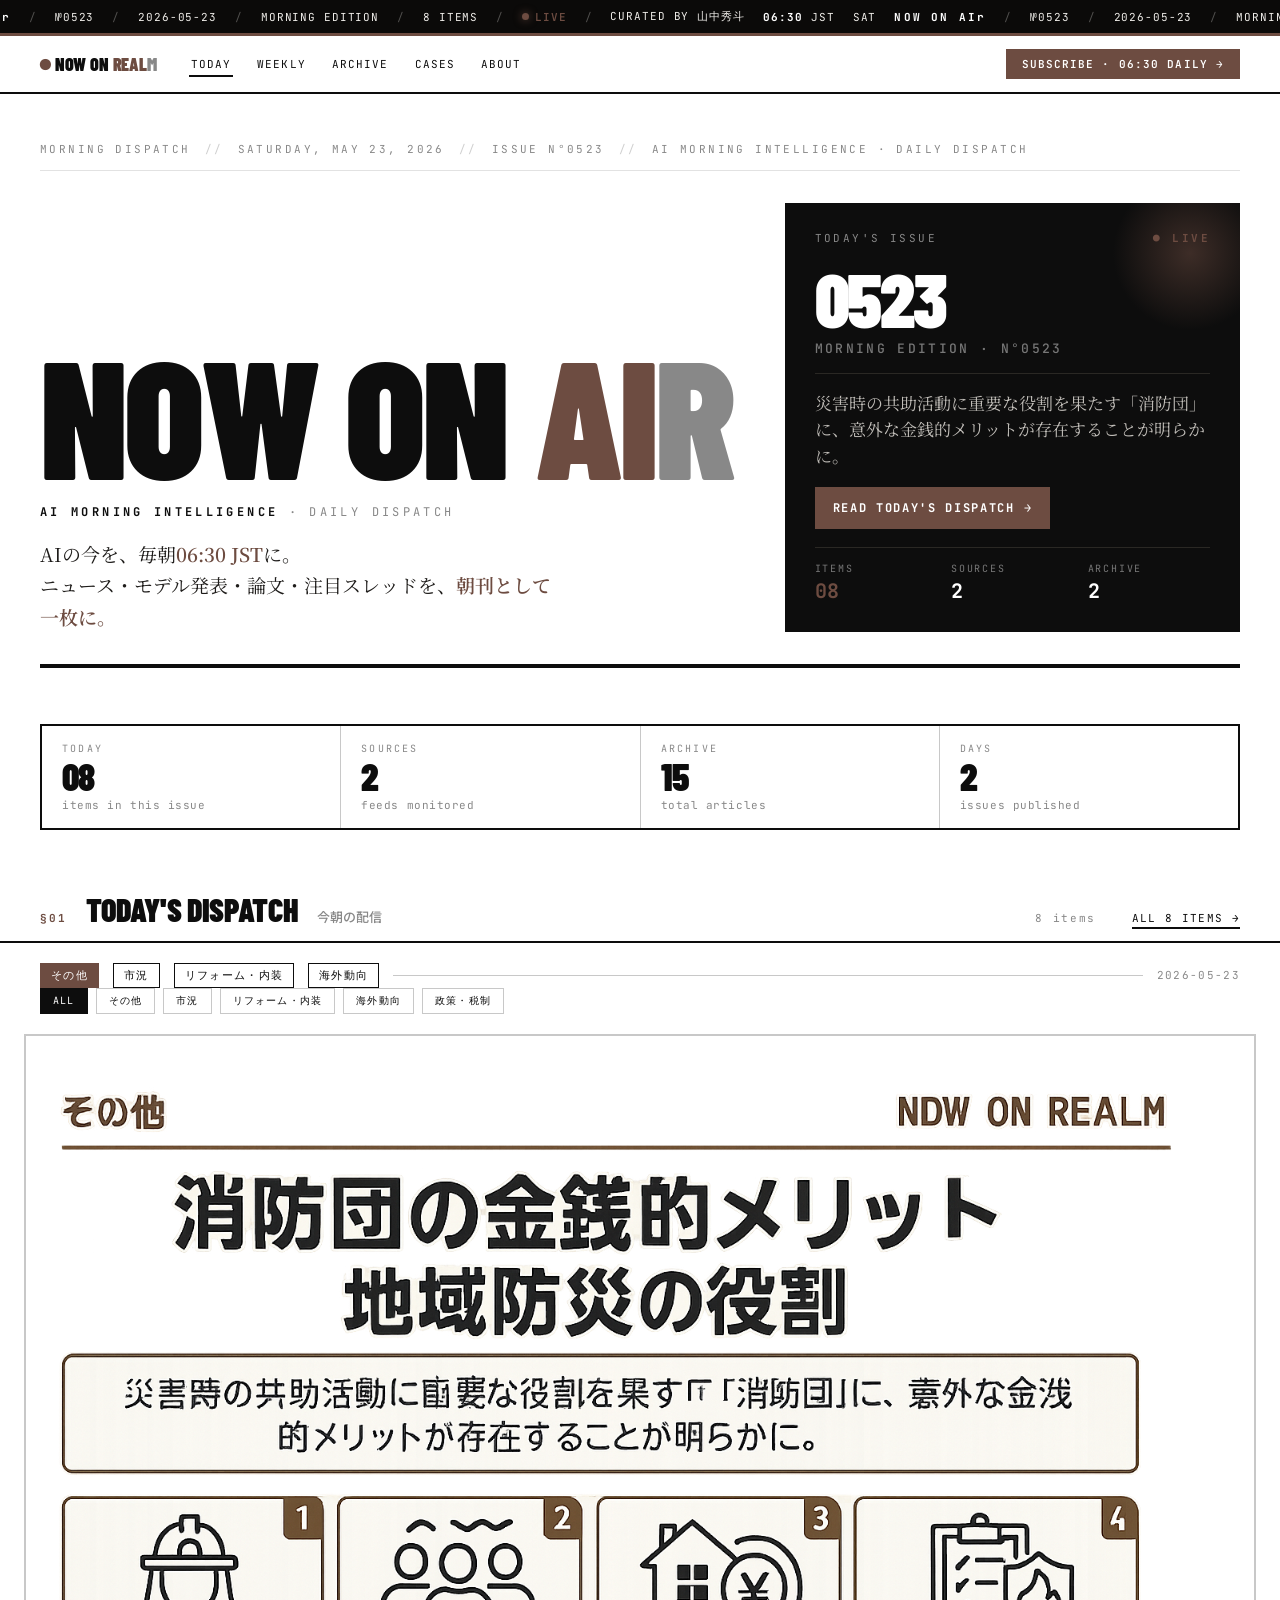
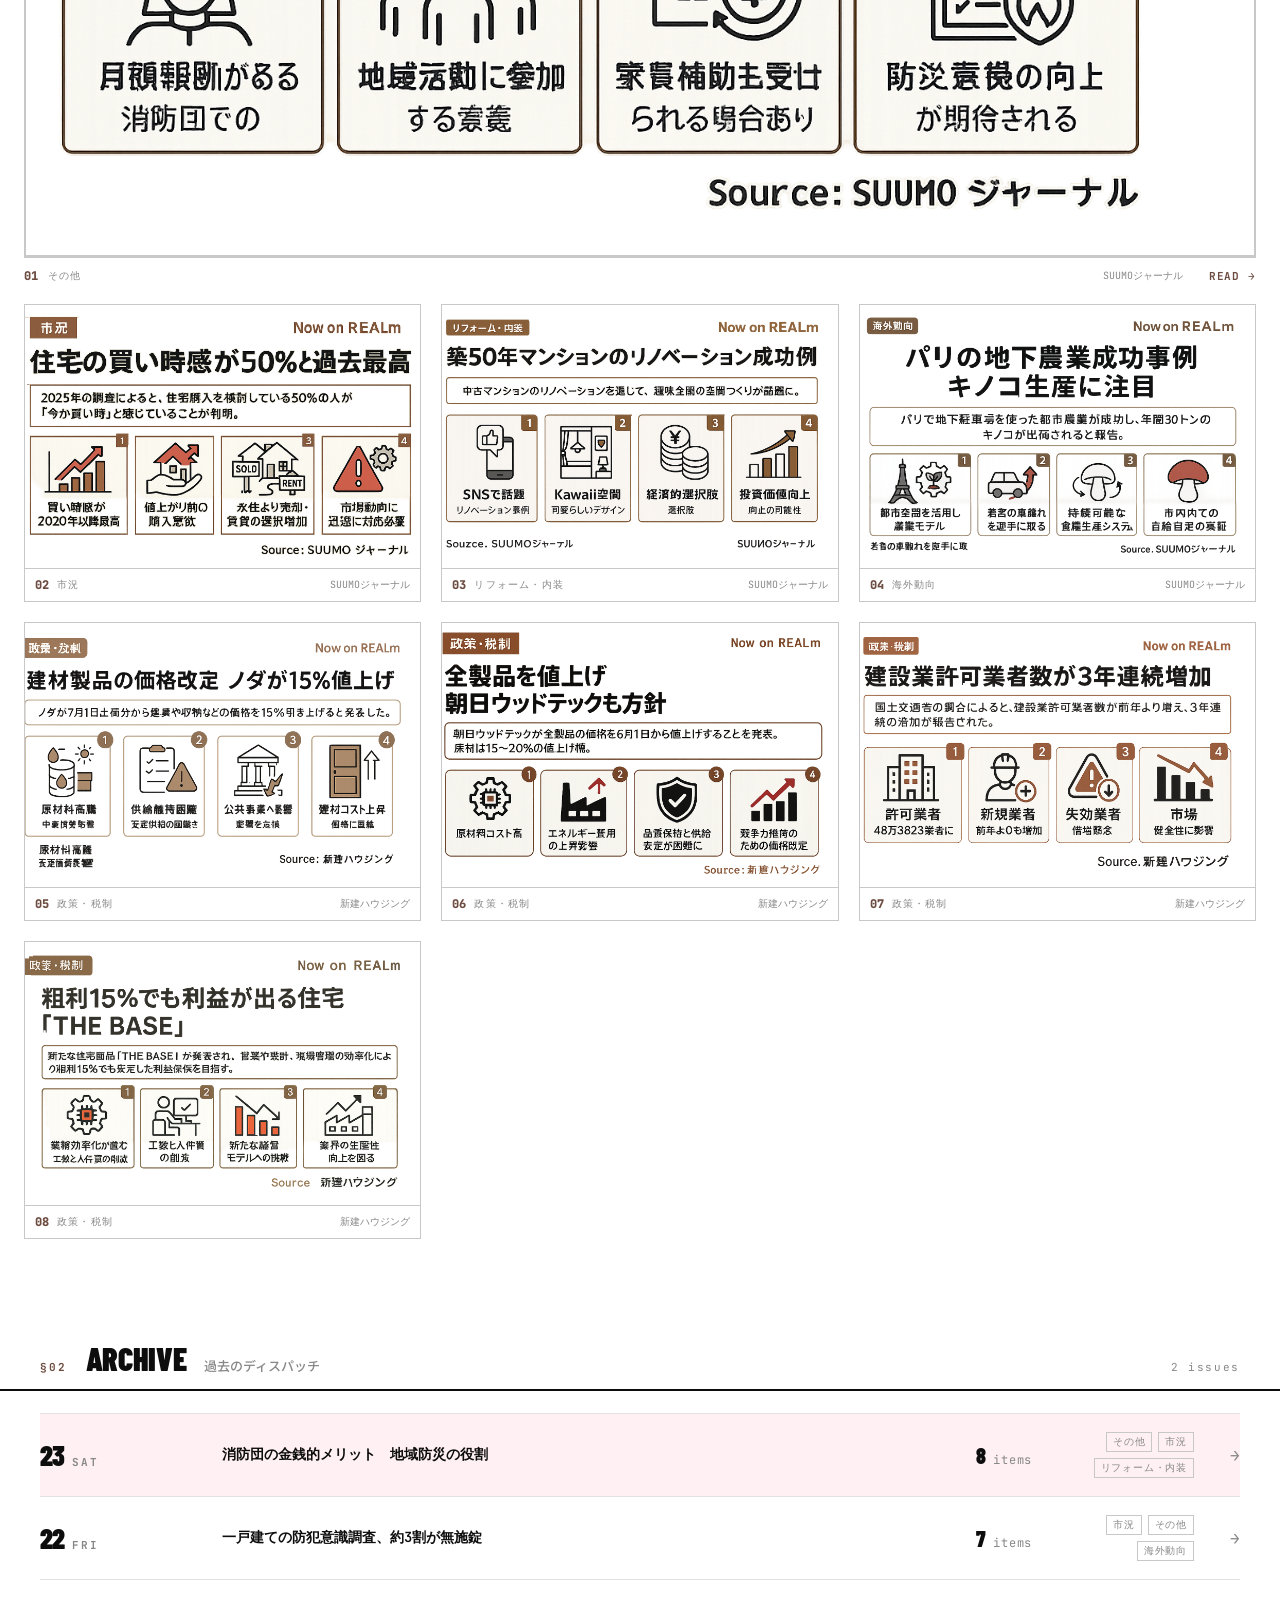
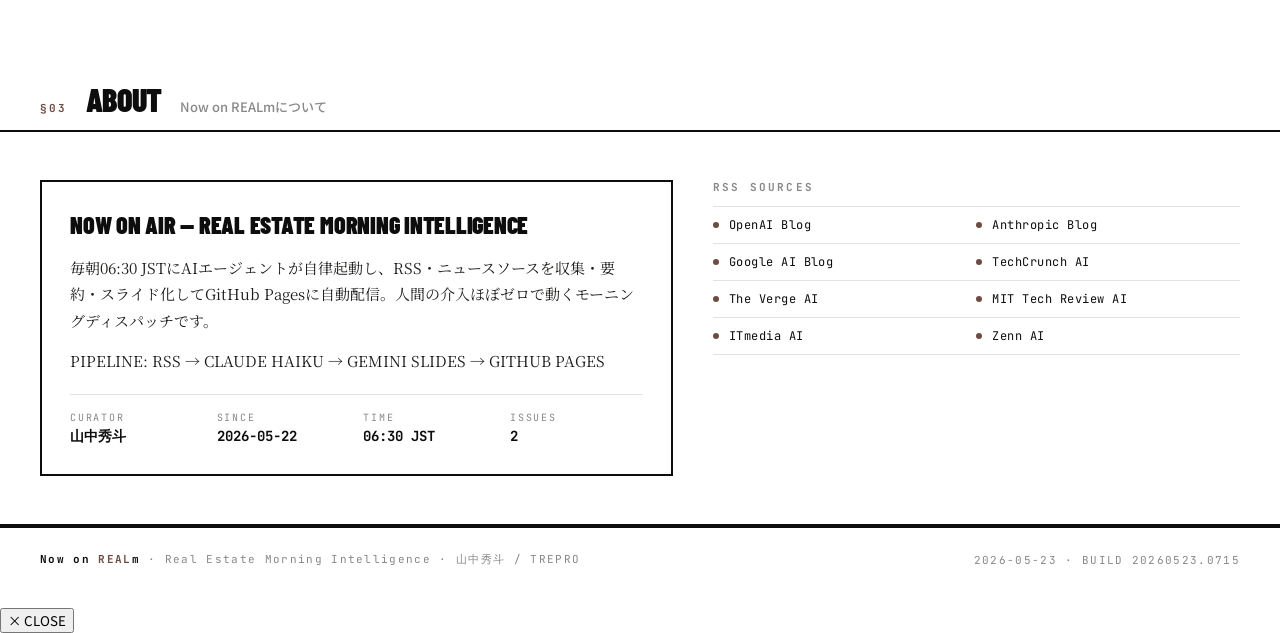
==== commit e869d8cb: "dispatch: 2026-05-23 — 8 items" ====
--- a/docs/index.html
+++ b/docs/index.html
@@ -147,20 +147,20 @@
 <div class="dispatch" data-ticker="on">
   <span class="tick">NOW ON AIr</span>
   <span class="sep">/</span>
-  <span>№0522</span>
+  <span>№0523</span>
   <span class="sep">/</span>
-  <span>2026-05-22</span>
+  <span>2026-05-23</span>
   <span class="sep">/</span>
   <span>MORNING EDITION</span>
   <span class="sep">/</span>
-  <span>7 ITEMS</span>
+  <span>8 ITEMS</span>
   <span class="sep">/</span>
   <span class="live"><span class="dot"></span>LIVE</span>
   <span class="sep">/</span>
   <span>CURATED BY 山中秀斗</span>
   <div class="right">
     <span class="jst"><b>06:30</b> JST</span>
-    <span>FRI</span>
+    <span>SAT</span>
   </div>
 </div>
 <nav class="main">
@@ -178,9 +178,9 @@
   <div class="edition-line">
     <span>MORNING DISPATCH</span>
     <span class="sep">//</span>
-    <span>FRIDAY, MAY 22, 2026</span>
+    <span>SATURDAY, MAY 23, 2026</span>
     <span class="sep">//</span>
-    <span>ISSUE N°0522</span>
+    <span>ISSUE N°0523</span>
     <span class="sep">//</span>
     <span>AI MORNING INTELLIGENCE · DAILY DISPATCH</span>
   </div>
@@ -193,18 +193,18 @@
         ニュース・モデル発表・論文・注目スレッドを、<b>朝刊として一枚に。</b>
       </div>
     </div>
-    <a href="./news/2026-05-22/" class="today-cta">
+    <a href="./news/2026-05-23/" class="today-cta">
       <div class="ctop">
         <span>TODAY'S ISSUE</span>
         <b>● LIVE</b>
       </div>
-      <h2>0522<span class="issue">MORNING EDITION · N°0522</span></h2>
-      <div class="headline">47都道府県の一戸建て住宅居住者を対象にした防犯意識調査で、外出時の無施錠率が33%に達することが明らかになった。</div>
+      <h2>0523<span class="issue">MORNING EDITION · N°0523</span></h2>
+      <div class="headline">災害時の共助活動に重要な役割を果たす「消防団」に、意外な金銭的メリットが存在することが明らかに。</div>
       <span class="gotoday">READ TODAY'S DISPATCH →</span>
       <div class="meta-grid">
-        <div><div class="k">ITEMS</div><div class="v"><em>07</em></div></div>
+        <div><div class="k">ITEMS</div><div class="v"><em>08</em></div></div>
         <div><div class="k">SOURCES</div><div class="v">2</div></div>
-        <div><div class="k">ARCHIVE</div><div class="v">1</div></div>
+        <div><div class="k">ARCHIVE</div><div class="v">2</div></div>
       </div>
     </a>
   </div>
@@ -213,7 +213,7 @@
   <div class="stats-row">
     <div class="stat">
       <div class="k">TODAY</div>
-      <div class="v">07</div>
+      <div class="v">08</div>
       <div class="n">items in this issue</div>
     </div>
     <div class="stat">
@@ -223,12 +223,12 @@
     </div>
     <div class="stat">
       <div class="k">ARCHIVE</div>
-      <div class="v">7</div>
+      <div class="v">15</div>
       <div class="n">total articles</div>
     </div>
     <div class="stat">
       <div class="k">DAYS</div>
-      <div class="v">1</div>
+      <div class="v">2</div>
       <div class="n">issues published</div>
     </div>
   </div>
@@ -237,16 +237,16 @@
   <span class="kicker">§01</span>
   <h2>Today's Dispatch</h2>
   <span class="jp">今朝の配信</span>
-  <span class="count">7 items</span>
-  <a href="./news/2026-05-22/" class="morelink">ALL 7 ITEMS →</a>
+  <span class="count">8 items</span>
+  <a href="./news/2026-05-23/" class="morelink">ALL 8 ITEMS →</a>
 </div>
 <div class="today-strip">
-  <span class="pill  red">市況</span><span class="pill">その他</span><span class="pill">海外動向</span><span class="pill">データ</span>
+  <span class="pill  red">その他</span><span class="pill">市況</span><span class="pill">リフォーム・内装</span><span class="pill">海外動向</span>
   <div class="bar"></div>
-  <span>2026-05-22</span>
+  <span>2026-05-23</span>
 </div>
 <div style="max-width:1400px;margin:0 auto;padding:0 40px 20px;display:flex;gap:8px;flex-wrap:wrap;">
-  <button class="filter-pill active" data-cat="ALL" style="font-family:'JetBrains Mono',monospace;font-size:10px;letter-spacing:.12em;padding:5px 12px;border:1px solid var(--rule-2);background:var(--ink);color:var(--paper);cursor:pointer;transition:all .15s;text-transform:uppercase;">ALL</button><button class="filter-pill" data-cat="市況" style="font-family:'JetBrains Mono',monospace;font-size:10px;letter-spacing:.12em;padding:5px 12px;border:1px solid var(--rule-2);background:none;color:var(--ink);cursor:pointer;transition:all .15s;text-transform:uppercase;">市況</button><button class="filter-pill" data-cat="その他" style="font-family:'JetBrains Mono',monospace;font-size:10px;letter-spacing:.12em;padding:5px 12px;border:1px solid var(--rule-2);background:none;color:var(--ink);cursor:pointer;transition:all .15s;text-transform:uppercase;">その他</button><button class="filter-pill" data-cat="海外動向" style="font-family:'JetBrains Mono',monospace;font-size:10px;letter-spacing:.12em;padding:5px 12px;border:1px solid var(--rule-2);background:none;color:var(--ink);cursor:pointer;transition:all .15s;text-transform:uppercase;">海外動向</button><button class="filter-pill" data-cat="データ" style="font-family:'JetBrains Mono',monospace;font-size:10px;letter-spacing:.12em;padding:5px 12px;border:1px solid var(--rule-2);background:none;color:var(--ink);cursor:pointer;transition:all .15s;text-transform:uppercase;">データ</button><button class="filter-pill" data-cat="政策・税制" style="font-family:'JetBrains Mono',monospace;font-size:10px;letter-spacing:.12em;padding:5px 12px;border:1px solid var(--rule-2);background:none;color:var(--ink);cursor:pointer;transition:all .15s;text-transform:uppercase;">政策・税制</button><button class="filter-pill" data-cat="企業" style="font-family:'JetBrains Mono',monospace;font-size:10px;letter-spacing:.12em;padding:5px 12px;border:1px solid var(--rule-2);background:none;color:var(--ink);cursor:pointer;transition:all .15s;text-transform:uppercase;">企業</button>
+  <button class="filter-pill active" data-cat="ALL" style="font-family:'JetBrains Mono',monospace;font-size:10px;letter-spacing:.12em;padding:5px 12px;border:1px solid var(--rule-2);background:var(--ink);color:var(--paper);cursor:pointer;transition:all .15s;text-transform:uppercase;">ALL</button><button class="filter-pill" data-cat="その他" style="font-family:'JetBrains Mono',monospace;font-size:10px;letter-spacing:.12em;padding:5px 12px;border:1px solid var(--rule-2);background:none;color:var(--ink);cursor:pointer;transition:all .15s;text-transform:uppercase;">その他</button><button class="filter-pill" data-cat="市況" style="font-family:'JetBrains Mono',monospace;font-size:10px;letter-spacing:.12em;padding:5px 12px;border:1px solid var(--rule-2);background:none;color:var(--ink);cursor:pointer;transition:all .15s;text-transform:uppercase;">市況</button><button class="filter-pill" data-cat="リフォーム・内装" style="font-family:'JetBrains Mono',monospace;font-size:10px;letter-spacing:.12em;padding:5px 12px;border:1px solid var(--rule-2);background:none;color:var(--ink);cursor:pointer;transition:all .15s;text-transform:uppercase;">リフォーム・内装</button><button class="filter-pill" data-cat="海外動向" style="font-family:'JetBrains Mono',monospace;font-size:10px;letter-spacing:.12em;padding:5px 12px;border:1px solid var(--rule-2);background:none;color:var(--ink);cursor:pointer;transition:all .15s;text-transform:uppercase;">海外動向</button><button class="filter-pill" data-cat="政策・税制" style="font-family:'JetBrains Mono',monospace;font-size:10px;letter-spacing:.12em;padding:5px 12px;border:1px solid var(--rule-2);background:none;color:var(--ink);cursor:pointer;transition:all .15s;text-transform:uppercase;">政策・税制</button>
 </div>
 <style>
 /* ── Image Gallery ── */
@@ -272,61 +272,61 @@
 .ig-no-img .ig-no-title{font-family:'Barlow Condensed','Noto Sans JP',sans-serif;font-size:22px;font-weight:900;line-height:1.25;}
 </style>
 <div class="ig-wrap">
-<div class="ig-featured" data-title="一戸建ての防犯意識調査、約3割が無施錠" data-category="市況" data-source="SUUMOジャーナル" data-lede="47都道府県の一戸建て住宅居住者を対象にした防犯意識調査で、外出時の無施錠率が33%に達することが明らかになった。" data-keypoints="[&quot;無施錠率が約3割で防犯リスク&quot;, &quot;47都道府県調査結果発表&quot;, &quot;防犯対策の見直しが必要&quot;, &quot;防犯意識向上が期待される&quot;]" data-pull="約3割が無施錠という衝撃の結果。防犯対策の必要性が浮き彫りに。" data-bizapp="{&quot;summary&quot;: &quot;防犯対策を見直し、物件の安全性をアピールできる。&quot;, &quot;actions&quot;: [&quot;防犯設備の提案を強化する&quot;, &quot;購入希望者に防犯意識を確認する&quot;, &quot;地域の安全性向上に貢献する&quot;]}" data-quickstart="{}" data-link="./news/2026-05-22/#topic-1" data-slide="./assets/images/2026-05-22/topic_1.png">
-  <a href="./news/2026-05-22/#topic-1" class="ig-img-link zoom-image" data-src="./assets/images/2026-05-22/topic_1.png" data-alt="一戸建ての防犯意識調査、約3割が無施錠">
-    <img src="./assets/images/2026-05-22/topic_1.png" alt="一戸建ての防犯意識調査、約3割が無施錠" loading="lazy" />
+<div class="ig-featured" data-title="消防団の金銭的メリット　地域防災の役割" data-category="その他" data-source="SUUMOジャーナル" data-lede="災害時の共助活動に重要な役割を果たす「消防団」に、意外な金銭的メリットが存在することが明らかに。" data-keypoints="[&quot;消防団での月額報酬がある&quot;, &quot;地域活動に参加する意義&quot;, &quot;家賃補助も受けられる場合あり&quot;, &quot;防災意識の向上が期待される&quot;]" data-pull="地域の防災力を高める消防団の活動を確認する鍵。" data-bizapp="{&quot;summary&quot;: &quot;地域防災への参加を促進し、魅力を伝えるチャンス。&quot;, &quot;actions&quot;: [&quot;顧客提案：消防団のメリットを伝える&quot;, &quot;地域貢献：防災意識を高める情報提供&quot;, &quot;重要性：規制強化での業種への影響を考慮&quot;]}" data-quickstart="{}" data-link="./news/2026-05-23/#topic-1" data-slide="./assets/images/2026-05-23/topic_1.png">
+  <a href="./news/2026-05-23/#topic-1" class="ig-img-link zoom-image" data-src="./assets/images/2026-05-23/topic_1.png" data-alt="消防団の金銭的メリット　地域防災の役割">
+    <img src="./assets/images/2026-05-23/topic_1.png" alt="消防団の金銭的メリット　地域防災の役割" loading="lazy" />
   </a>
   <div class="ig-bar">
     <span class="ig-num">01</span>
-    <span class="ig-cat">市況</span>
+    <span class="ig-cat">その他</span>
     <span class="ig-src">SUUMOジャーナル</span>
-    <a href="./news/2026-05-22/#topic-1" style="margin-left:16px;font-family:'JetBrains Mono',monospace;font-size:11px;font-weight:700;color:var(--red);text-decoration:none;letter-spacing:.08em;">READ →</a>
+    <a href="./news/2026-05-23/#topic-1" style="margin-left:16px;font-family:'JetBrains Mono',monospace;font-size:11px;font-weight:700;color:var(--red);text-decoration:none;letter-spacing:.08em;">READ →</a>
   </div>
 </div>
 <div class="ig-grid">
-  <div class="ig-card" data-title="空き家リノベで地域交流場が誕生" data-category="その他" data-source="SUUMOジャーナル" data-lede="東京都の空き家リノベーションコンテストで最優秀賞を受賞した事例が、地域交流の場として成功を収めた。" data-keypoints="[&quot;空き家活用の成功事例&quot;, &quot;地域交流の場としての役割&quot;, &quot;補助金を活用した取り組み&quot;, &quot;リノベーションへの注目が高まる&quot;]" data-pull="空き家を利用した地域交流の場が、地域活性化の鍵を握る。" data-bizapp="{&quot;summary&quot;: &quot;空き家リノベの実績を参考に、新たなプロジェクトを目指せる。&quot;, &quot;actions&quot;: [&quot;空き家リノベの提案を行う&quot;, &quot;地域交流イベントを企画する&quot;, &quot;補助金制度の活用を検討する&quot;]}" data-quickstart="{}" data-link="./news/2026-05-22/#topic-2" data-slide="./assets/images/2026-05-22/topic_2.png">
-    <a href="./news/2026-05-22/#topic-2" class="ig-img-link zoom-image" data-src="./assets/images/2026-05-22/topic_2.png" data-alt="空き家リノベで地域交流場が誕生">
-      <img src="./assets/images/2026-05-22/topic_2.png" alt="空き家リノベで地域交流場が誕生" loading="lazy" />
+  <div class="ig-card" data-title="住宅の買い時感が50％と過去最高" data-category="市況" data-source="SUUMOジャーナル" data-lede="2025年の調査によると、住宅購入を検討している50％の人が「今が買い時」と感じていることが判明。" data-keypoints="[&quot;買い時感が2020年以降最高&quot;, &quot;値上がり前の購入意欲&quot;, &quot;永住より売却・賃貸の選択肢増加&quot;, &quot;市場動向に迅速に対応が必要&quot;]" data-pull="資産形成を重視する今、需給バランスの正確な見極めが要。" data-bizapp="{&quot;summary&quot;: &quot;購入時期が急務になる市場動向を把握せよ。&quot;, &quot;actions&quot;: [&quot;物件選定：買い時感に基づくリスト作成&quot;, &quot;顧客提案：タイミングに合った戦略を提案&quot;, &quot;注目理由：金利変動に敏感になる必要性&quot;]}" data-quickstart="{}" data-link="./news/2026-05-23/#topic-2" data-slide="./assets/images/2026-05-23/topic_2.png">
+    <a href="./news/2026-05-23/#topic-2" class="ig-img-link zoom-image" data-src="./assets/images/2026-05-23/topic_2.png" data-alt="住宅の買い時感が50％と過去最高">
+      <img src="./assets/images/2026-05-23/topic_2.png" alt="住宅の買い時感が50％と過去最高" loading="lazy" />
     </a>
     <div class="ig-bar">
       <span class="ig-num">02</span>
-      <span class="ig-cat">その他</span>
+      <span class="ig-cat">市況</span>
       <span class="ig-src">SUUMOジャーナル</span>
     </div>
   </div>
-  <div class="ig-card" data-title="NYの生活術、サブレットと中華で節約" data-category="海外動向" data-source="SUUMOジャーナル" data-lede="高物価のニューヨークで、サブレットと中華料理を活用したコスト削減の生活スタイルが紹介された。" data-keypoints="[&quot;高物価のNYでの生活術&quot;, &quot;サブレット利用のメリット&quot;, &quot;リーズナブルな中華料理が好評&quot;, &quot;新生活のスタート方法を提案&quot;]" data-pull="NYでの生活コストを抑えるため、サブレットと安い飲食を活用せよ。" data-bizapp="{&quot;summary&quot;: &quot;コストを抑えた物件探しや食文化の活用が鍵。&quot;, &quot;actions&quot;: [&quot;NYでの物件紹介を増やす&quot;, &quot;食文化に基づく販促活動&quot;, &quot;地元情報提供を強化する&quot;]}" data-quickstart="{}" data-link="./news/2026-05-22/#topic-3" data-slide="./assets/images/2026-05-22/topic_3.png">
-    <a href="./news/2026-05-22/#topic-3" class="ig-img-link zoom-image" data-src="./assets/images/2026-05-22/topic_3.png" data-alt="NYの生活術、サブレットと中華で節約">
-      <img src="./assets/images/2026-05-22/topic_3.png" alt="NYの生活術、サブレットと中華で節約" loading="lazy" />
+  <div class="ig-card" data-title="築50年マンションのリノベーション成功例" data-category="リフォーム・内装" data-source="SUUMOジャーナル" data-lede="中古マンションのリノベーションを通じて、趣味全開の空間づくりが話題に。" data-keypoints="[&quot;リノベーション事例がSNSで話題&quot;, &quot;「Kawaii空間」と称されるデザイン&quot;, &quot;経済的な選択肢としての魅力&quot;, &quot;投資価値向上の可能性&quot;]" data-pull="リノベーションによる資産価値の向上が期待される。" data-bizapp="{&quot;summary&quot;: &quot;リノベーションを提案し資産価値を高める戦略。&quot;, &quot;actions&quot;: [&quot;顧客提案：リノベの成功事例を広める&quot;, &quot;物件選定：リノベ可能な物件を積極的に紹介&quot;, &quot;注目理由：消費者のリノベーション意識の高まり&quot;]}" data-quickstart="{}" data-link="./news/2026-05-23/#topic-3" data-slide="./assets/images/2026-05-23/topic_3.png">
+    <a href="./news/2026-05-23/#topic-3" class="ig-img-link zoom-image" data-src="./assets/images/2026-05-23/topic_3.png" data-alt="築50年マンションのリノベーション成功例">
+      <img src="./assets/images/2026-05-23/topic_3.png" alt="築50年マンションのリノベーション成功例" loading="lazy" />
     </a>
     <div class="ig-bar">
       <span class="ig-num">03</span>
+      <span class="ig-cat">リフォーム・内装</span>
+      <span class="ig-src">SUUMOジャーナル</span>
+    </div>
+  </div>
+  <div class="ig-card" data-title="パリの地下農業成功事例　キノコ生産に注目" data-category="海外動向" data-source="SUUMOジャーナル" data-lede="パリで地下駐車場を使った都市農業が成功し、年間30トンのキノコが出荷されると報告。" data-keypoints="[&quot;都市空間を活用した農業モデル&quot;, &quot;若者の車離れを逆手に取る&quot;, &quot;持続可能な食糧生産システム&quot;, &quot;都市内での自給自足の実証&quot;]" data-pull="都市農業の潜在能力を再確認する機会となる。" data-bizapp="{&quot;summary&quot;: &quot;都市農業の導入を検討し、地域との連携を図る。&quot;, &quot;actions&quot;: [&quot;地域貢献：都市農業プログラムを支援&quot;, &quot;顧客提案：新たなライフスタイルの価値を伝える&quot;, &quot;注目理由：持続可能な環境づくりが求められる&quot;]}" data-quickstart="{}" data-link="./news/2026-05-23/#topic-4" data-slide="./assets/images/2026-05-23/topic_4.png">
+    <a href="./news/2026-05-23/#topic-4" class="ig-img-link zoom-image" data-src="./assets/images/2026-05-23/topic_4.png" data-alt="パリの地下農業成功事例　キノコ生産に注目">
+      <img src="./assets/images/2026-05-23/topic_4.png" alt="パリの地下農業成功事例　キノコ生産に注目" loading="lazy" />
+    </a>
+    <div class="ig-bar">
+      <span class="ig-num">04</span>
       <span class="ig-cat">海外動向</span>
       <span class="ig-src">SUUMOジャーナル</span>
     </div>
   </div>
-  <div class="ig-card" data-title="団地管理の試練、住人の他界と香典問題" data-category="その他" data-source="SUUMOジャーナル" data-lede="団地の理事長が住人の他界に伴う管理費や香典に関する対応を振り返り、その課題を解説した。" data-keypoints="[&quot;住人の他界による影響&quot;, &quot;香典の対応策&quot;, &quot;管理組合の役割と課題&quot;, &quot;高齢化社会の現実を映す&quot;]" data-pull="団地管理での高齢化による具体的な問題が浮き彫りに。" data-bizapp="{&quot;summary&quot;: &quot;団地管理の実情を踏まえた支援策の構築が必要。&quot;, &quot;actions&quot;: [&quot;住人の支援制度を検討する&quot;, &quot;高齢者向けサービスを拡充する&quot;, &quot;地域との連携を強化する&quot;]}" data-quickstart="{}" data-link="./news/2026-05-22/#topic-4" data-slide="./assets/images/2026-05-22/topic_4.png">
-    <a href="./news/2026-05-22/#topic-4" class="ig-img-link zoom-image" data-src="./assets/images/2026-05-22/topic_4.png" data-alt="団地管理の試練、住人の他界と香典問題">
-      <img src="./assets/images/2026-05-22/topic_4.png" alt="団地管理の試練、住人の他界と香典問題" loading="lazy" />
-    </a>
-    <div class="ig-bar">
-      <span class="ig-num">04</span>
-      <span class="ig-cat">その他</span>
-      <span class="ig-src">SUUMOジャーナル</span>
-    </div>
-  </div>
-  <div class="ig-card" data-title="ITツール導入後の放置、工務店の実態" data-category="データ" data-source="新建ハウジング" data-lede="工務店向けITツール導入実態調査が示す約4割がツールを放置する現状と、その背景を明かす。" data-keypoints="[&quot;4割がITツールを放置&quot;, &quot;操作性の課題が影響&quot;, &quot;サポート体制の重要性&quot;, &quot;DX疲労の実態が浮き彫り&quot;]" data-pull="工務店のITツール導入は進むも、実際の活用は課題が多い。" data-bizapp="{&quot;summary&quot;: &quot;ITツールの活用率向上とサポート体制強化が課題。&quot;, &quot;actions&quot;: [&quot;使いやすいツールの導入を提案&quot;, &quot;サポート体制を共有する&quot;, &quot;導入事例を地域に広める&quot;]}" data-quickstart="{}" data-link="./news/2026-05-22/#topic-5" data-slide="./assets/images/2026-05-22/topic_5.png">
-    <a href="./news/2026-05-22/#topic-5" class="ig-img-link zoom-image" data-src="./assets/images/2026-05-22/topic_5.png" data-alt="ITツール導入後の放置、工務店の実態">
-      <img src="./assets/images/2026-05-22/topic_5.png" alt="ITツール導入後の放置、工務店の実態" loading="lazy" />
+  <div class="ig-card" data-title="建材製品の価格改定　ノダが15％値上げ" data-category="政策・税制" data-source="新建ハウジング" data-lede="ノダが7月1日出荷分から建具や収納などの価格を15％引き上げると発表した。" data-keypoints="[&quot;中東情勢影響による原材料高騰&quot;, &quot;安定供給維持の困難さ&quot;, &quot;公共事業への影響を危惧&quot;, &quot;建材コスト上昇が価格に直結&quot;]" data-pull="建材価格の上昇を見越した調整が不可欠。" data-bizapp="{&quot;summary&quot;: &quot;材料費の見直しでコスト管理が重要と提示。&quot;, &quot;actions&quot;: [&quot;仕入れ：早期発注を検討する&quot;, &quot;プロジェクト計画：価格上昇を考慮した予算調整&quot;, &quot;注目理由：供給チェーンの影響を注視&quot;]}" data-quickstart="{}" data-link="./news/2026-05-23/#topic-5" data-slide="./assets/images/2026-05-23/topic_5.png">
+    <a href="./news/2026-05-23/#topic-5" class="ig-img-link zoom-image" data-src="./assets/images/2026-05-23/topic_5.png" data-alt="建材製品の価格改定　ノダが15％値上げ">
+      <img src="./assets/images/2026-05-23/topic_5.png" alt="建材製品の価格改定　ノダが15％値上げ" loading="lazy" />
     </a>
     <div class="ig-bar">
       <span class="ig-num">05</span>
-      <span class="ig-cat">データ</span>
+      <span class="ig-cat">政策・税制</span>
       <span class="ig-src">新建ハウジング</span>
     </div>
   </div>
-  <div class="ig-card" data-title="ケイミューが値上げ、パナソニック雨といも影響" data-category="政策・税制" data-source="新建ハウジング" data-lede="ケイミューがパナソニック製品の値上げを発表、全般で20%以上の上昇が見込まれる。" data-keypoints="[&quot;値上げ幅が20%以上&quot;, &quot;原材料高騰の影響&quot;, &quot;今後の価格見直しの可能性&quot;, &quot;市場への影響が懸念される&quot;]" data-pull="材料費高騰が工務店にも影響、価格戦略の再検討が必要。" data-bizapp="{&quot;summary&quot;: &quot;値上げへの対策を考えたうえでの価格設定が重要。&quot;, &quot;actions&quot;: [&quot;コスト管理を徹底する&quot;, &quot;材料選定での差別化を図る&quot;, &quot;顧客への説明責任を果たす&quot;]}" data-quickstart="{}" data-link="./news/2026-05-22/#topic-6" data-slide="./assets/images/2026-05-22/topic_6.png">
-    <a href="./news/2026-05-22/#topic-6" class="ig-img-link zoom-image" data-src="./assets/images/2026-05-22/topic_6.png" data-alt="ケイミューが値上げ、パナソニック雨といも影響">
-      <img src="./assets/images/2026-05-22/topic_6.png" alt="ケイミューが値上げ、パナソニック雨といも影響" loading="lazy" />
+  <div class="ig-card" data-title="全製品を値上げ　朝日ウッドテックも方針" data-category="政策・税制" data-source="新建ハウジング" data-lede="朝日ウッドテックが全製品の価格を6月1日から値上げすることを発表。床材は15～20％の値上げ幅。" data-keypoints="[&quot;原材料コスト高が影響&quot;, &quot;エネルギー費用の上昇影響&quot;, &quot;品質保持と供給安定が困難に&quot;, &quot;競争力維持のための価格改定&quot;]" data-pull="建材の価格勘定が需給に影響を与える。" data-bizapp="{&quot;summary&quot;: &quot;今後の調達戦略を見直す必要。&quot;, &quot;actions&quot;: [&quot;仕入れ計画：価格上昇を反映させる&quot;, &quot;長期契約：資材確保のための契約検討&quot;, &quot;注目理由：原材料費の動向を監視&quot;]}" data-quickstart="{}" data-link="./news/2026-05-23/#topic-6" data-slide="./assets/images/2026-05-23/topic_6.png">
+    <a href="./news/2026-05-23/#topic-6" class="ig-img-link zoom-image" data-src="./assets/images/2026-05-23/topic_6.png" data-alt="全製品を値上げ　朝日ウッドテックも方針">
+      <img src="./assets/images/2026-05-23/topic_6.png" alt="全製品を値上げ　朝日ウッドテックも方針" loading="lazy" />
     </a>
     <div class="ig-bar">
       <span class="ig-num">06</span>
@@ -334,13 +334,23 @@
       <span class="ig-src">新建ハウジング</span>
     </div>
   </div>
-  <div class="ig-card" data-title="積水ハウス建設、クラフター112人を採用" data-category="企業" data-source="新建ハウジング" data-lede="積水ハウス建設が112人のクラフターを新たに採用し、従業員数が683人に達した。" data-keypoints="[&quot;112人のクラフターを採用&quot;, &quot;在籍総数が683人に&quot;, &quot;人材確保と育成が進行&quot;, &quot;将来への施工力強化を図る&quot;]" data-pull="施工力の強化と人材育成が今後の住宅市場への貢献を期待。" data-bizapp="{&quot;summary&quot;: &quot;人材確保の努力が業界全体に良い影響を与える可能性。&quot;, &quot;actions&quot;: [&quot;積極的な人材採用を行う&quot;, &quot;内外部の育成プログラムを強化する&quot;, &quot;業界ネットワークを拡充する&quot;]}" data-quickstart="{}" data-link="./news/2026-05-22/#topic-7" data-slide="./assets/images/2026-05-22/topic_7.png">
-    <a href="./news/2026-05-22/#topic-7" class="ig-img-link zoom-image" data-src="./assets/images/2026-05-22/topic_7.png" data-alt="積水ハウス建設、クラフター112人を採用">
-      <img src="./assets/images/2026-05-22/topic_7.png" alt="積水ハウス建設、クラフター112人を採用" loading="lazy" />
+  <div class="ig-card" data-title="建設業許可業者数が3年連続増加" data-category="政策・税制" data-source="新建ハウジング" data-lede="国土交通省の調査によると、建設業許可業者数が前年より増え、3年連続の増加が報告された。" data-keypoints="[&quot;許可業者は48万3823業者に&quot;, &quot;新規業者が前年よりも増加&quot;, &quot;失効業者の倍増懸念&quot;, &quot;市場の健全性に影響&quot;]" data-pull="業界の健全な発展に需給バランスを再確認。" data-bizapp="{&quot;summary&quot;: &quot;市場の動向を精査し、戦略を練る機会。&quot;, &quot;actions&quot;: [&quot;業者リスト：更新確認を怠らない&quot;, &quot;新規開拓：市場の変化に迅速に対応&quot;, &quot;注目理由：業者の健全性を理解する&quot;]}" data-quickstart="{}" data-link="./news/2026-05-23/#topic-7" data-slide="./assets/images/2026-05-23/topic_7.png">
+    <a href="./news/2026-05-23/#topic-7" class="ig-img-link zoom-image" data-src="./assets/images/2026-05-23/topic_7.png" data-alt="建設業許可業者数が3年連続増加">
+      <img src="./assets/images/2026-05-23/topic_7.png" alt="建設業許可業者数が3年連続増加" loading="lazy" />
     </a>
     <div class="ig-bar">
       <span class="ig-num">07</span>
-      <span class="ig-cat">企業</span>
+      <span class="ig-cat">政策・税制</span>
+      <span class="ig-src">新建ハウジング</span>
+    </div>
+  </div>
+  <div class="ig-card" data-title="粗利15％でも利益が出る住宅「THE BASE」" data-category="政策・税制" data-source="新建ハウジング" data-lede="新たな住宅商品「THE BASE」が発表され、営業や設計、現場管理の効率化により粗利15％でも安定した利益確保を目指す。" data-keypoints="[&quot;業務効率化が進む&quot;, &quot;工数と人件費の削減&quot;, &quot;新たな経営モデルへの挑戦&quot;, &quot;業界の生産性向上を図る&quot;]" data-pull="新しい経営モデルが業界に変革をもたらす可能性。" data-bizapp="{&quot;summary&quot;: &quot;住宅業界の生産性向上に寄与する新商品導入のチャンス。&quot;, &quot;actions&quot;: [&quot;新商品エンジン：業界習慣に新規提案&quot;, &quot;営業戦略：商品の販売促進を図る&quot;, &quot;注目理由：生産性革命の実現可能性&quot;]}" data-quickstart="{}" data-link="./news/2026-05-23/#topic-8" data-slide="./assets/images/2026-05-23/topic_8.png">
+    <a href="./news/2026-05-23/#topic-8" class="ig-img-link zoom-image" data-src="./assets/images/2026-05-23/topic_8.png" data-alt="粗利15％でも利益が出る住宅「THE BASE」">
+      <img src="./assets/images/2026-05-23/topic_8.png" alt="粗利15％でも利益が出る住宅「THE BASE」" loading="lazy" />
+    </a>
+    <div class="ig-bar">
+      <span class="ig-num">08</span>
+      <span class="ig-cat">政策・税制</span>
       <span class="ig-src">新建ハウジング</span>
     </div>
   </div>
@@ -351,11 +361,18 @@
   <span class="kicker">§02</span>
   <h2>Archive</h2>
   <span class="jp">過去のディスパッチ</span>
-  <span class="count">1 issues</span>
+  <span class="count">2 issues</span>
 </div>
 <div class="archive">
   <div class="archive-list">
-    <a href="./news/2026-05-22/" class="arow today">
+    <a href="./news/2026-05-23/" class="arow today">
+      <div class="dt"><span class="day">23</span> <span class="wd">SAT</span></div>
+      <div class="head">消防団の金銭的メリット　地域防災の役割</div>
+      <div class="items"><b>8</b> items</div>
+      <div class="tags"><span>その他</span><span>市況</span><span>リフォーム・内装</span></div>
+      <div class="arr">→</div>
+    </a>
+    <a href="./news/2026-05-22/" class="arow ">
       <div class="dt"><span class="day">22</span> <span class="wd">FRI</span></div>
       <div class="head">一戸建ての防犯意識調査、約3割が無施錠</div>
       <div class="items"><b>7</b> items</div>
@@ -378,7 +395,7 @@
       <div><div class="b">CURATOR</div><div class="v">山中秀斗</div></div>
       <div><div class="b">SINCE</div><div class="v">2026-05-22</div></div>
       <div><div class="b">TIME</div><div class="v">06:30 JST</div></div>
-      <div><div class="b">ISSUES</div><div class="v">1</div></div>
+      <div><div class="b">ISSUES</div><div class="v">2</div></div>
     </div>
   </div>
   <div class="sources">
@@ -397,7 +414,7 @@
 </div>
 <div class="colophon">
   <div class="left"><b>Now on <span class="brand-ai">REAL</span>m</b> · Real Estate Morning Intelligence · 山中秀斗 / TREPRO</div>
-  <div class="right">2026-05-22 · BUILD 20260522.0715</div>
+  <div class="right">2026-05-23 · BUILD 20260523.0715</div>
 </div>
 
 <!-- Article Modal -->
